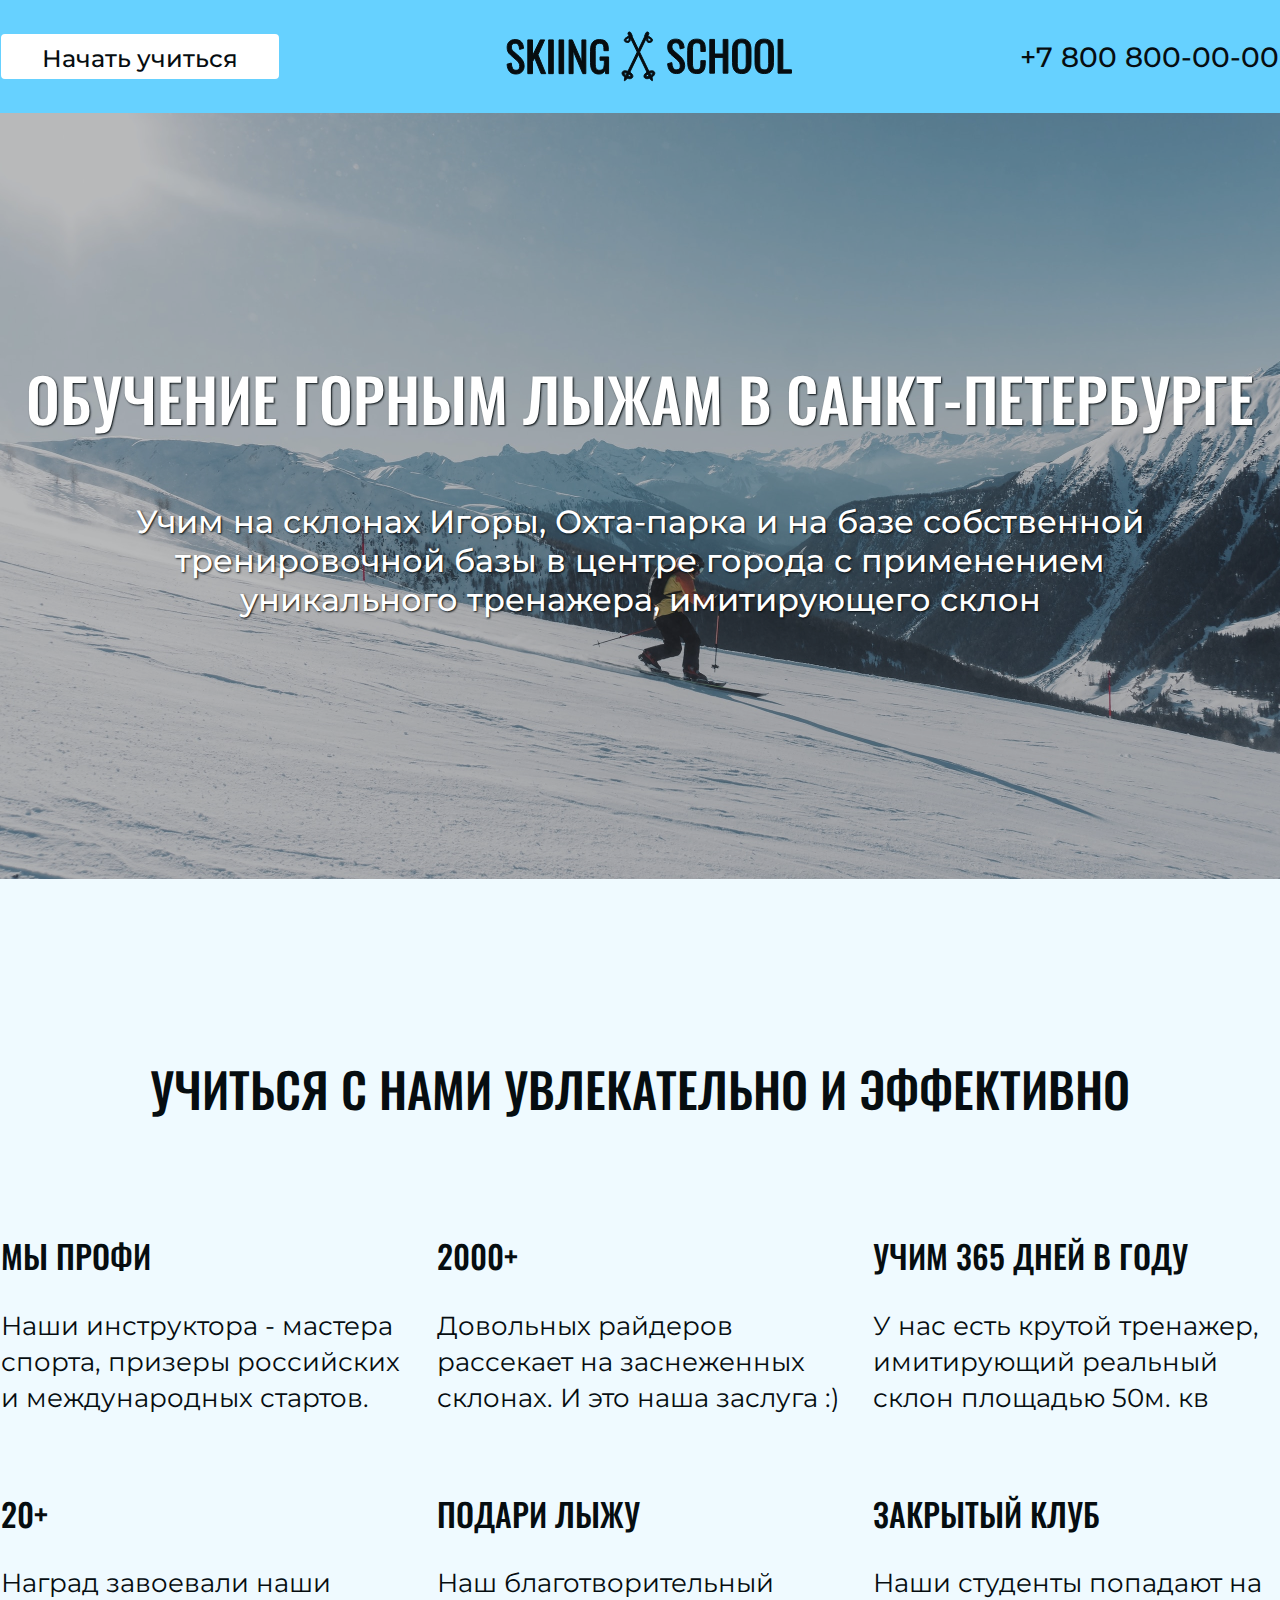
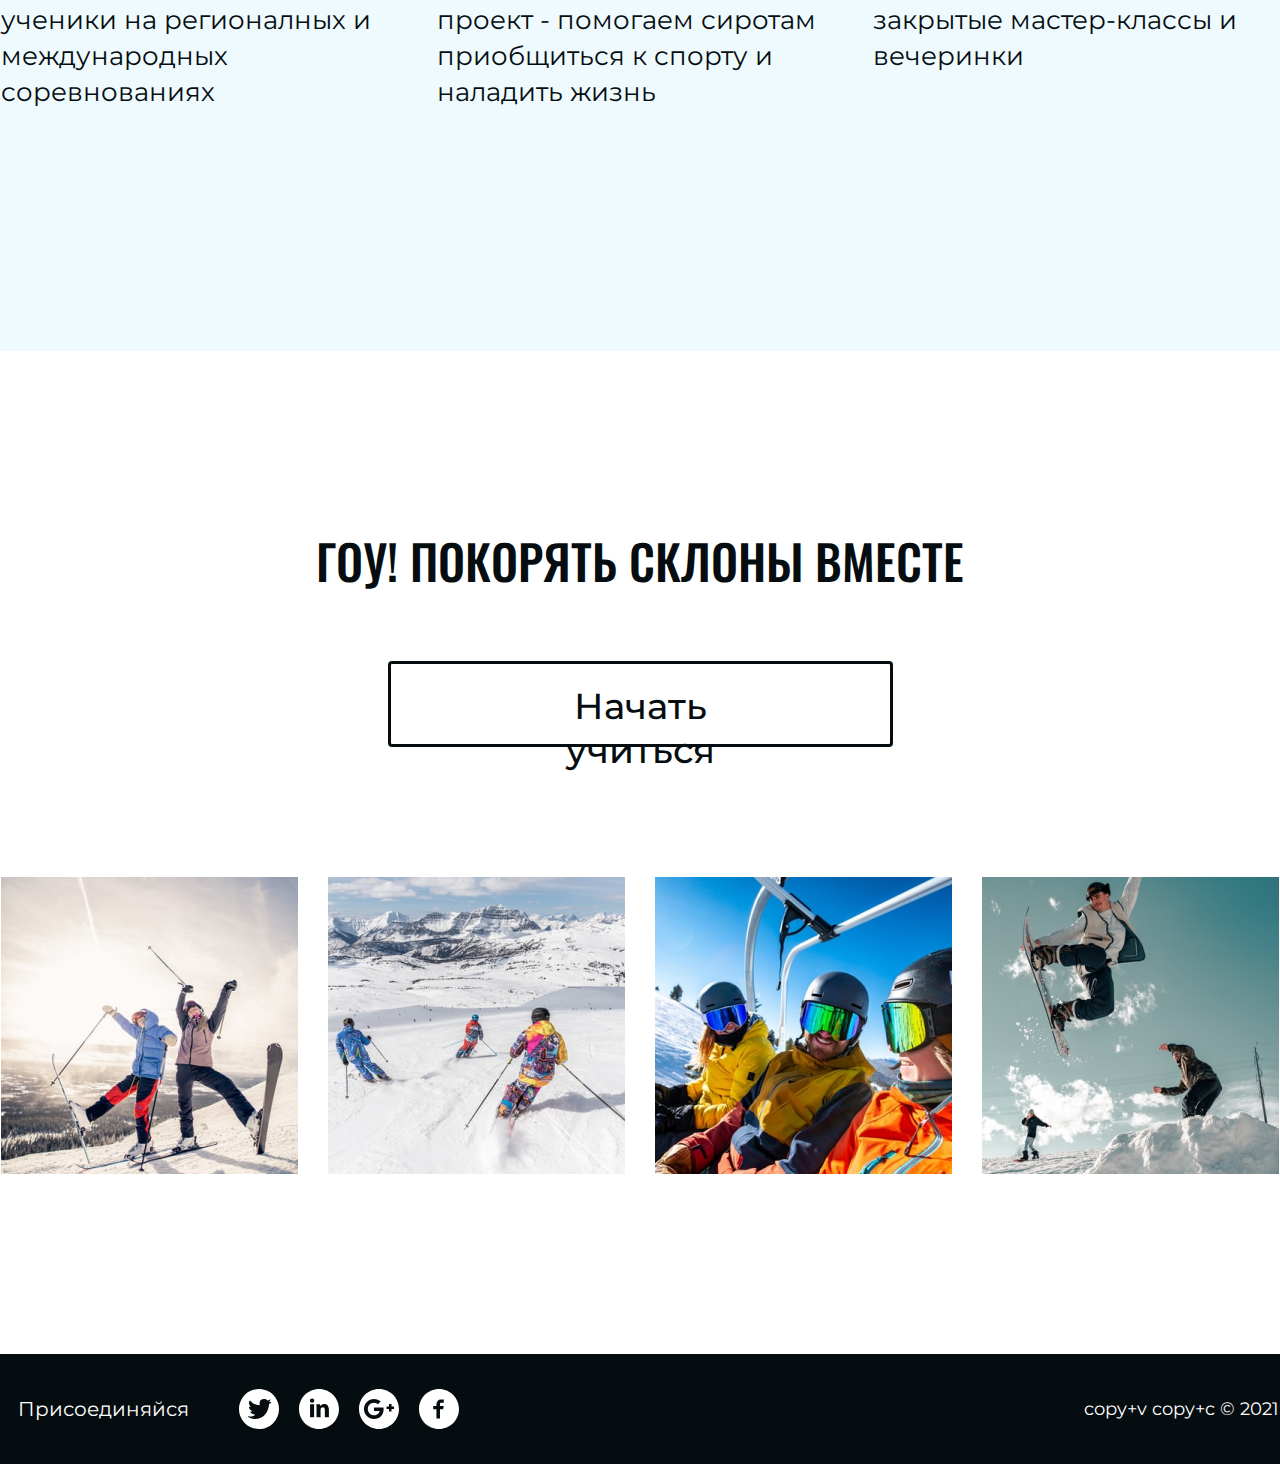
==== index.html @ 822c1a7a "Проработана секция Lead (спозиционированы элементы)" ====
<!DOCTYPE html>
<html lang="ru">
<head>
    <meta charset="UTF-8">
    <meta http-equiv="X-UA-Compatible" content="IE=edge">
    <meta name="viewport" content="width=device-width, initial-scale=1.0">
    <title>SKIING SCHOOL - Обучение горным лыжам в Санкт-Петербурге</title>
    <link rel="stylesheet" href="styles/style.css">
</head>

<body>
    <header class="header">
        <div class="container">
            <div class="header-wrapper">
                <a class="header-btn" href="#">Начать учиться</a>
                <p class="logo" style="background-image: url('images/logo.svg');"></p>
                <p class="phone">+7 800 800-00-00</p>
            </div>
        </div>
    </header>

    <main>
        <section class="promo"> <!-- Заменить promo + в CSS (режется Адблоком) -->
            <div class="promo-fade">
                <div class="container">
                    <h1>ОБУЧЕНИЕ ГОРНЫМ ЛЫЖАМ В САНКТ-ПЕТЕРБУРГЕ</h1>
                    <p>Учим на склонах Игоры, Охта-парка и на базе собственной
                        тренировочной базы в центре города с применением <br>уникального тренажера, имитирующего склон</p>
                </div>
            </div>
        </section>

        <section class="advantages">
            <div class="advantages-fade">
                <div class="container advantages-container">
                    <h2>Учиться с нами увлекательно и эффективно</h2>

                    <div class="advantages-wrapper">

                        <div class="advantages-item">
                            <strong class="advantages-title">МЫ ПРОФИ</strong>
                            <p class="advantages-text">Наши инструктора - мастера спорта, призеры российских и международных стартов.</p>
                        </div>

                        <div class="advantages-item">
                            <strong class="advantages-title">2000+</strong>
                            <p class="advantages-text">Довольных райдеров рассекает на заснеженных склонах. И это наша заслуга :)</p>
                        </div>

                        <div class="advantages-item">
                            <strong class="advantages-title">Учим 365 дней в году</strong>
                            <p class="advantages-text">У нас есть крутой тренажер, имитирующий реальный склон площадью 50м. кв</p>
                        </div>

                        <div class="advantages-item">
                            <strong class="advantages-title">20+</strong>
                            <p class="advantages-text">Наград завоевали наши ученики на регионалных и международных соревнованиях</p>
                        </div>

                        <div class="advantages-item">
                            <strong class="advantages-title">ПОДАРИ ЛЫЖУ</strong>
                            <p class="advantages-text">Наш благотворительный проект - помогаем сиротам приобщиться к спорту и наладить жизнь</p>
                        </div>

                        <div class="advantages-item">
                            <strong class="advantages-title">ЗАКРЫТЫЙ КЛУБ</strong>
                            <p class="advantages-text">Наши студенты попадают на закрытые мастер-классы и вечеринки</p>
                        </div>
                    </div>
                </div>
            </div>
        </section>

        <section class="lead">
            <div class="lead-fade">
                <div class="container">
                    <h2>ГОУ! ПОКОРЯТЬ СКЛОНЫ ВМЕСТЕ</h2>
                    <a class="lead-btn" href="#">Начать учиться</a>
                    <div class="photo-lead-wrapper">
                        <img class="photo-lead" src="images/photo-lead(1).png" alt="Два человека в горнолыжном снаряжении позируют на горнолыжной трассе">
                        <img class="photo-lead" src="images/photo-lead(2).png" alt="Три человека совершают спуск по горнолыжной трассе на фоне гор">
                        <img class="photo-lead" src="images/photo-lead(3).png" alt="Три человека в горнолыжных шлемах, очках и одежде совершают подъем в кресельном подъемнике">
                        <img class="photo-lead" src="images/photo-lead(4).png" alt="Человек в сноубордическом снаряжении совершает прыжок на трассе, на фоне двух других людей">
                    </div>
                </div>
            </div>
        </section>
    </main>

    <footer class="footer">
        <div class="container">
            <div class="footer-wrapper">
                <div class="footer-link-social">
                    <p class="footer-link">Присоединяйся</p> <!-- Наименование класса (btn?)-->
                    <ul class="social">
                        <li class="social-icon twit">
                            <a href="#" class="social-link" title="Мы в Twitter"
                            style="background-image: url('images/twitter-icon.svg');"></a>
                        </li>
                        <li class="social-icon">
                            <a href="#" class="social-link" title="Мы в LinkedIn"
                            style="background-image: url('images/linkedin-icon.svg');"></a>
                        </li>
                        <li class="social-icon">
                            <a href="#" class="social-link" title="Мы в Google"
                            style="background-image: url('images/google-icon.svg');"></a>
                        </li>
                        <li class="social-icon">
                            <a href="#" class="social-link" title="Мы в Facebook"
                            style="background-image: url('images/facebook-icon.svg');"></a>
                        </li>
                    </ul>
                </div>
                <p class="copyrights">copy+v copy+c © 2021</p>
            </div>
        </div>
    </footer>
</body>
</html>
---- styles/style.css ----
/* Fonts */

@font-face {
    font-family: 'Montserrat';
    font-style: normal;
    font-weight: 400;
    src: local(''),
         url('../fonts/montserrat-v24-latin_cyrillic-regular.woff2') format('woff2'), /* Chrome 26+, Opera 23+, Firefox 39+ */
         url('../fonts/montserrat-v24-latin_cyrillic-regular.woff') format('woff'); /* Chrome 6+, Firefox 3.6+, IE 9+, Safari 5.1+ */
}

@font-face {
    font-family: 'Montserrat';
    font-style: normal;
    font-weight: 500;
    src: local(''),
         url('../fonts/montserrat-v24-latin_cyrillic-500.woff2') format('woff2'), /* Chrome 26+, Opera 23+, Firefox 39+ */
         url('../fonts/montserrat-v24-latin_cyrillic-500.woff') format('woff'); /* Chrome 6+, Firefox 3.6+, IE 9+, Safari 5.1+ */
}

@font-face {
    font-family: 'Oswald';
    font-style: normal;
    font-weight: 500;
    src: local(''),
         url('../fonts/oswald-v48-latin_cyrillic-500.woff2') format('woff2'), /* Chrome 26+, Opera 23+, Firefox 39+ */
         url('../fonts/oswald-v48-latin_cyrillic-500.woff') format('woff'); /* Chrome 6+, Firefox 3.6+, IE 9+, Safari 5.1+ */
}

/* Common */
* {
    box-sizing: border-box;
}

body {
    margin: 0; /*Удалены внешние отступы от всего документа */
    font-family: 'Montserrat', sans-serif;
    font-style: normal;
    color: #060D10;
}

.container {
    width: 1278px;
    margin: 0 auto;
}
/* Header */
.header {
    padding: 31px 0;
    background-color: #66D1FF;
}

.header-wrapper {
    display: flex;
    align-items: center;
    justify-content: space-between;
  }

.header-btn {
    display: inline-block;
    min-width: 276px;
    height: 45px;
    margin: 0;
    padding: 8px 39px; /* значения 8 и 41 из макета не центрируют текст */
    color: #060D10;
    font-weight: 500;
    font-size: 24px;
    line-height: 29px;
    text-decoration: none;
    text-align: center;
    background-color: #FFFFFF;
    border: 2px solid #FFFFFF;
    border-radius: 4px;
}

.logo {
    width: 296px;
    height: 51px;
    margin: 0;
    background-size: contain;
    background-repeat: no-repeat;
    background-position: center;
}
.phone {
    margin: 0;
    font-weight: 500;
    font-size: 28px;
    line-height: 34px;
}

/* Promo */
.promo {
    color: #FFFFFF;
    text-shadow: 1px 1px 2px #060D10;
    background-color: rgba(6, 13, 16, 0.25);
    background-image: url('../images/promo.png');
    background-repeat: no-repeat;
    background-position: center;

}

.promo-fade {
    padding: 240px 0 260px 0;
    background-color: rgba(6, 13, 16, 0.25);
}

.promo h1 {
    margin: 0 0 60px 0;
    font-family: 'Oswald', sans-serif;
    font-weight: 500;
    font-size: 60px;
    line-height: 89px;
    text-transform: uppercase;
    text-align: center;
}

.promo p {
    margin: 0;
    font-weight: 500;
    font-size: 32px;
    line-height: 39px;
    text-align: center;
}

/* Advantages */
.advantages {
    margin: 0;
    font-family: 'Oswald', sans-serif;
    background-color: rgb(102, 209, 255, .1);

}.advantages-fade {
    padding: 170px 0 170px 0;
}
.advantages-container {
    /* border-bottom: 1px solid #000; */
}

.advantages h2 {
    margin: 0 0 100px 0;
    font-size: 48px;
    line-height: 167%;
    font-weight: 500;
    text-align: center;
    text-transform: uppercase;
}

.advantages-wrapper {
    display: flex;
    justify-content: space-between;
    flex-wrap: wrap;
    margin-left: -30px;
    }

.advantages-item {
    margin-left: 30px;
    flex-basis: 33%;
    max-width: 406px;


}

.advantages-title {
    font-size: 32px;
    line-height: 167%;
    font-weight: 500;
    text-transform: uppercase;
}

.advantages-text {
    margin-top: 25px;
    margin-bottom: 70px;
    /* margin-left: 30px; */
    font-family: 'Montserrat', sans-serif;
    font-weight: 400;
    font-size: 26px;
    line-height: 140%;
}
/* Lead */
.lead-fade {
    margin: 170px 0 180px 0;

}

.lead h2 {
    margin-bottom: 60px;
    font-family: 'Oswald', sans-serif;
    font-weight: 500;
    font-size: 48px;
    line-height: 167%;
    text-align: center;
    text-transform: uppercase;
}

.lead-btn {

    display: block;
    width: 505px;
    height: 86px;
    margin: auto;
    padding: 20px 104px 20px 104px;
    /* В макете 20 107 22 108 */
    font-weight: 500;
    font-size: 36px;
    line-height: 44px;
    text-align: center;
    text-decoration: none;
    color: #060D10;
    border: 3px solid #060D10;
    border-radius: 4px;
    background-color: #FFFFFF;
}

.photo-lead-wrapper {
    display: flex;
    justify-content: space-between;
    margin: 130px 0 180px 0;
}
.photo-lead {
    width: 297px;
    height: 297px;
    /* background-color: #C4C4C4; */
    /* box-shadow: 0px 4px 4px rgba(0, 0, 0, 0.25); */
}

/* Footer */
.footer {
    padding: 35px 0;
    background: #060D10;
    color: #FFFFFF;
}

.footer-wrapper {
    display: flex;
    align-items: center;
    justify-content: space-between;
}

.footer-link-social {
    display: flex;
    align-items: center;
}

.footer-link {
    width: 171px;
    height: 33px;
    margin: 0 0 0 17px;
    font-size: 20px;
    line-height: 167%;
    text-align: center;
}

.copyrights {
    margin: 0;
    font-size: 18px;
    line-height: 22px;
    text-align: right;
    mix-blend-mode: normal;

}

.social {
    display: flex;
    margin: 0;
    padding: 0;
    list-style: none;
}

.social-icon {
    margin-left: 20px;
}

.twit {
    margin-left: 50px;
}

.social-link {
    display: block;
    width: 40px;
    height: 40px;
    background-size: contain;
    background-repeat: no-repeat;
    background-position: center;
}
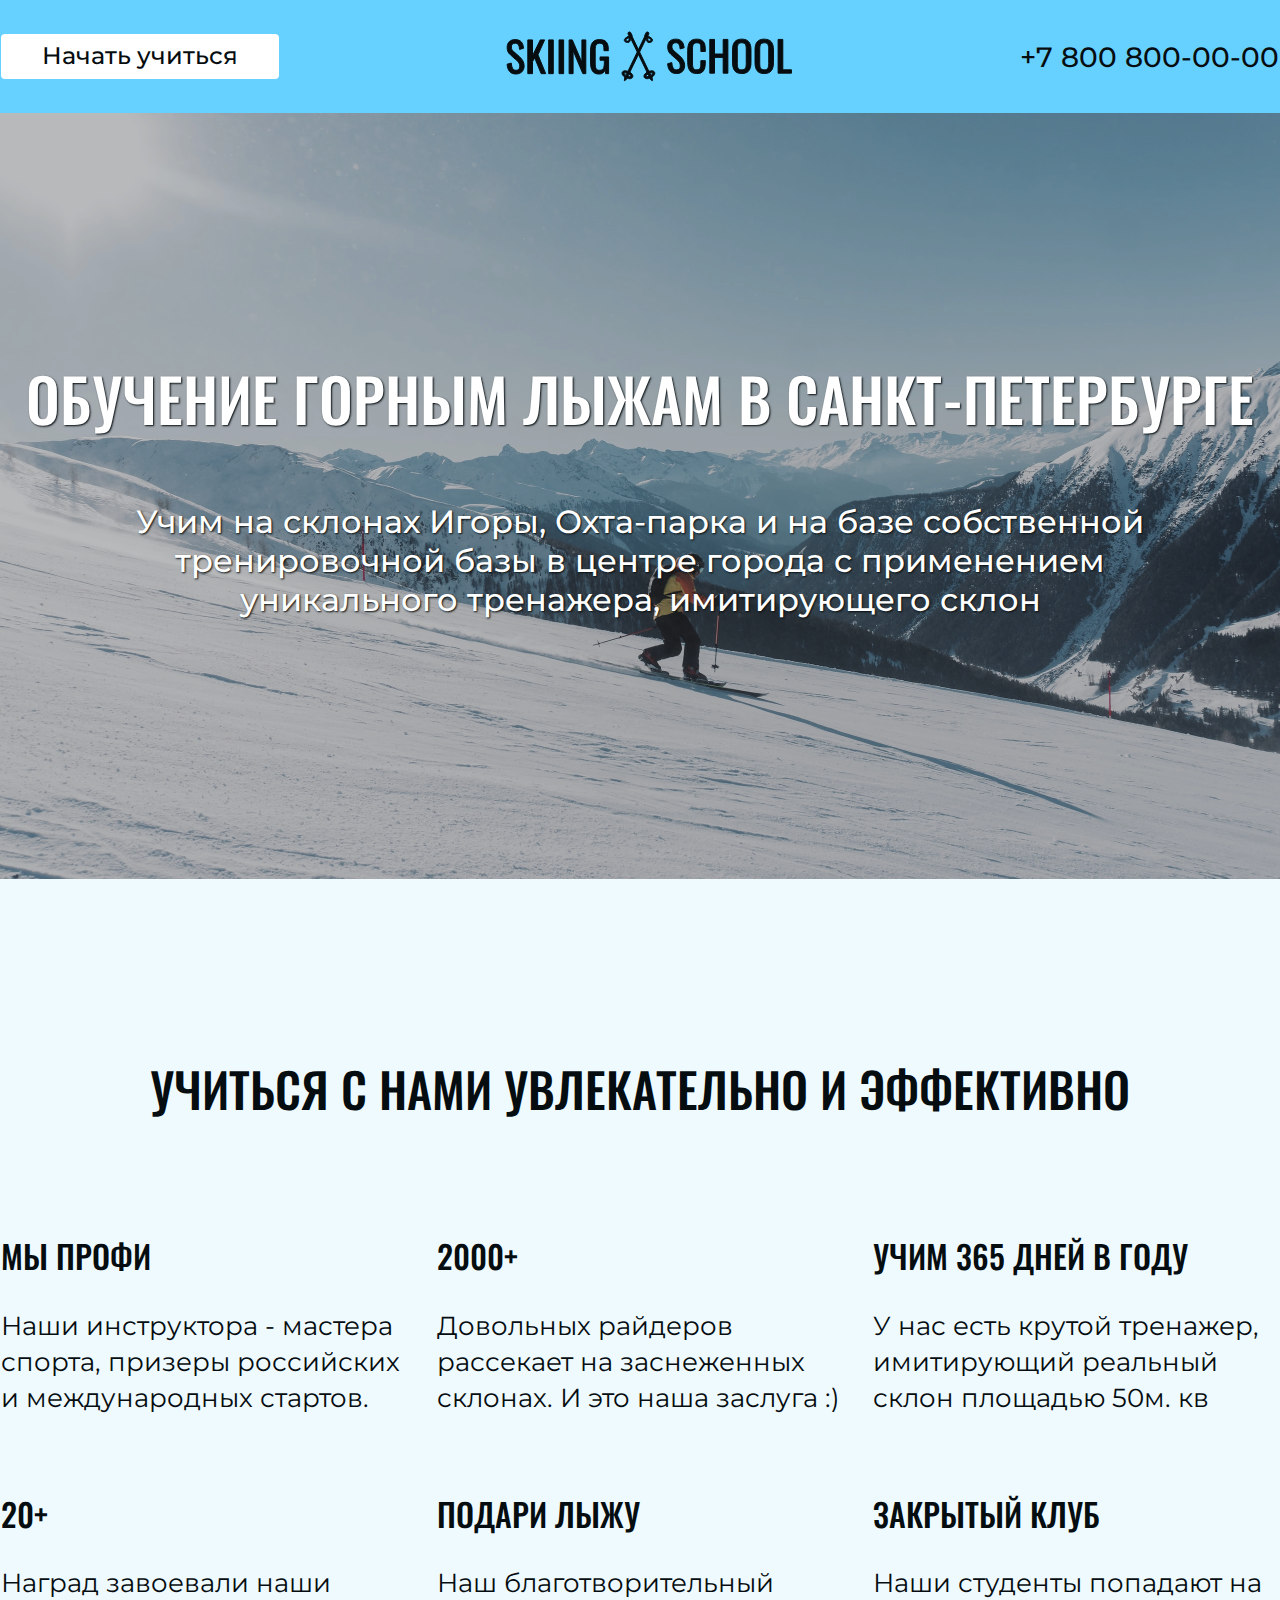
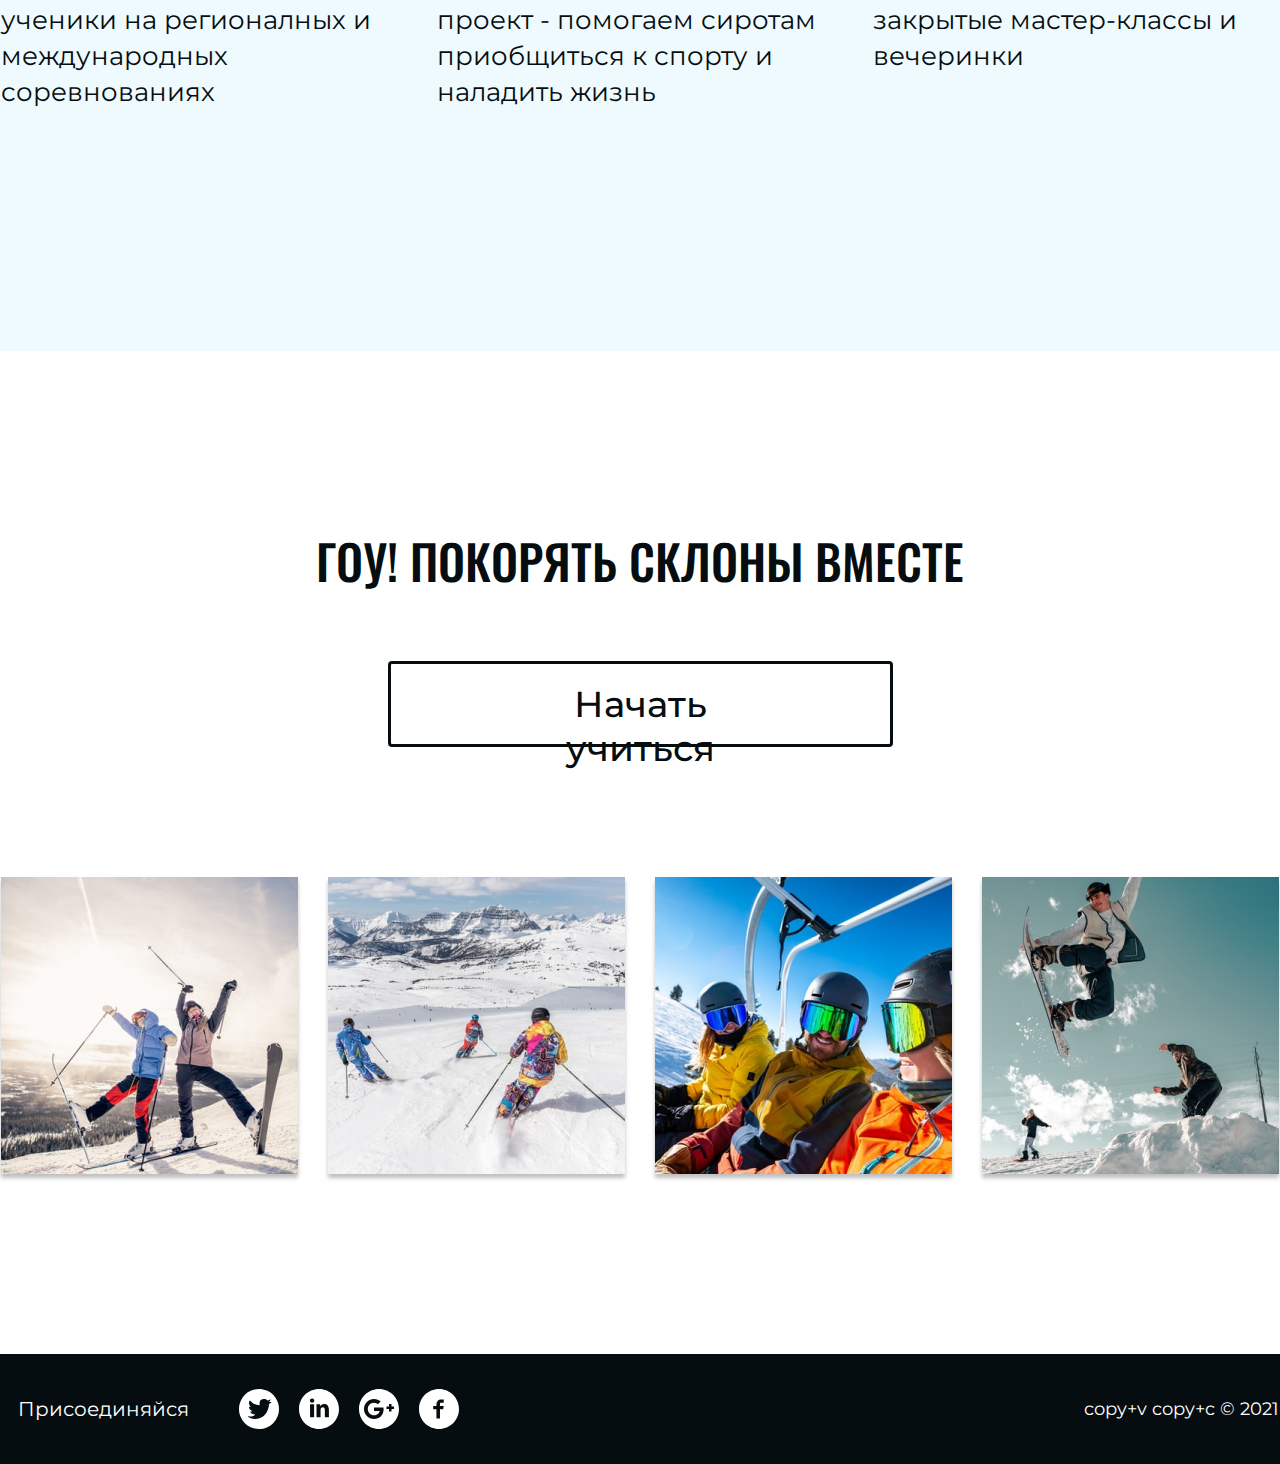
==== commit 43f43f67: "Обработаны изображения секции Promo (создана подложка и отступы)" ====
--- a/index.html
+++ b/index.html
@@ -25,7 +25,7 @@
                 <div class="container">
                     <h1>ОБУЧЕНИЕ ГОРНЫМ ЛЫЖАМ В САНКТ-ПЕТЕРБУРГЕ</h1>
                     <p>Учим на склонах Игоры, Охта-парка и на базе собственной
-                        тренировочной базы в центре города с применением <br>уникального тренажера, имитирующего склон</p>
+                    тренировочной базы в центре города с применением <br>уникального тренажера, имитирующего склон</p>
                 </div>
             </div>
         </section>
@@ -34,34 +34,27 @@
             <div class="advantages-fade">
                 <div class="container advantages-container">
                     <h2>Учиться с нами увлекательно и эффективно</h2>
-
                     <div class="advantages-wrapper">
-
                         <div class="advantages-item">
                             <strong class="advantages-title">МЫ ПРОФИ</strong>
                             <p class="advantages-text">Наши инструктора - мастера спорта, призеры российских и международных стартов.</p>
                         </div>
-
                         <div class="advantages-item">
                             <strong class="advantages-title">2000+</strong>
                             <p class="advantages-text">Довольных райдеров рассекает на заснеженных склонах. И это наша заслуга :)</p>
                         </div>
-
                         <div class="advantages-item">
                             <strong class="advantages-title">Учим 365 дней в году</strong>
                             <p class="advantages-text">У нас есть крутой тренажер, имитирующий реальный склон площадью 50м. кв</p>
                         </div>
-
                         <div class="advantages-item">
                             <strong class="advantages-title">20+</strong>
                             <p class="advantages-text">Наград завоевали наши ученики на регионалных и международных соревнованиях</p>
                         </div>
-
                         <div class="advantages-item">
                             <strong class="advantages-title">ПОДАРИ ЛЫЖУ</strong>
                             <p class="advantages-text">Наш благотворительный проект - помогаем сиротам приобщиться к спорту и наладить жизнь</p>
                         </div>
-
                         <div class="advantages-item">
                             <strong class="advantages-title">ЗАКРЫТЫЙ КЛУБ</strong>
                             <p class="advantages-text">Наши студенты попадают на закрытые мастер-классы и вечеринки</p>
--- a/styles/style.css
+++ b/styles/style.css
@@ -60,7 +60,7 @@
     min-width: 276px;
     height: 45px;
     margin: 0;
-    padding: 8px 39px; /* значения 8 и 41 из макета не центрируют текст */
+    padding: 5px 39px; /* значения 8 и 41 из макета не центрируют текст */
     color: #060D10;
     font-weight: 500;
     font-size: 24px;
@@ -80,6 +80,7 @@
     background-repeat: no-repeat;
     background-position: center;
 }
+
 .phone {
     margin: 0;
     font-weight: 500;
@@ -95,7 +96,6 @@
     background-image: url('../images/promo.png');
     background-repeat: no-repeat;
     background-position: center;
-
 }
 
 .promo-fade {
@@ -126,10 +126,12 @@
     margin: 0;
     font-family: 'Oswald', sans-serif;
     background-color: rgb(102, 209, 255, .1);
-
-}.advantages-fade {
+}
+
+.advantages-fade {
     padding: 170px 0 170px 0;
 }
+
 .advantages-container {
     /* border-bottom: 1px solid #000; */
 }
@@ -154,8 +156,6 @@
     margin-left: 30px;
     flex-basis: 33%;
     max-width: 406px;
-
-
 }
 
 .advantages-title {
@@ -175,9 +175,19 @@
     line-height: 140%;
 }
 /* Lead */
+
+/* .lead {
+    background: linear-gradient(208.35deg, #66D1FF 43.85%, rgba(196, 196, 196, 0) 43.86%);
+    mix-blend-mode: normal;
+    opacity: .1;
+}*/
+
+
 .lead-fade {
     margin: 170px 0 180px 0;
-
+    /* background: linear-gradient(208.35deg, #66D1FF 43.85%, rgba(196, 196, 196, 0) 43.86%); */
+    /* mix-blend-mode: normal; */
+    /* opacity: .1; */
 }
 
 .lead h2 {
@@ -191,12 +201,11 @@
 }
 
 .lead-btn {
-
     display: block;
     width: 505px;
     height: 86px;
     margin: auto;
-    padding: 20px 104px 20px 104px;
+    padding: 18px 104px 18px 104px;
     /* В макете 20 107 22 108 */
     font-weight: 500;
     font-size: 36px;
@@ -212,13 +221,15 @@
 .photo-lead-wrapper {
     display: flex;
     justify-content: space-between;
-    margin: 130px 0 180px 0;
-}
+    margin: 130px 0 180px -30px;
+}
+
 .photo-lead {
     width: 297px;
     height: 297px;
-    /* background-color: #C4C4C4; */
-    /* box-shadow: 0px 4px 4px rgba(0, 0, 0, 0.25); */
+    margin-left: 30px;
+    background-color: #C4C4C4;
+    box-shadow: 0px 4px 4px rgba(0, 0, 0, 0.25);
 }
 
 /* Footer */
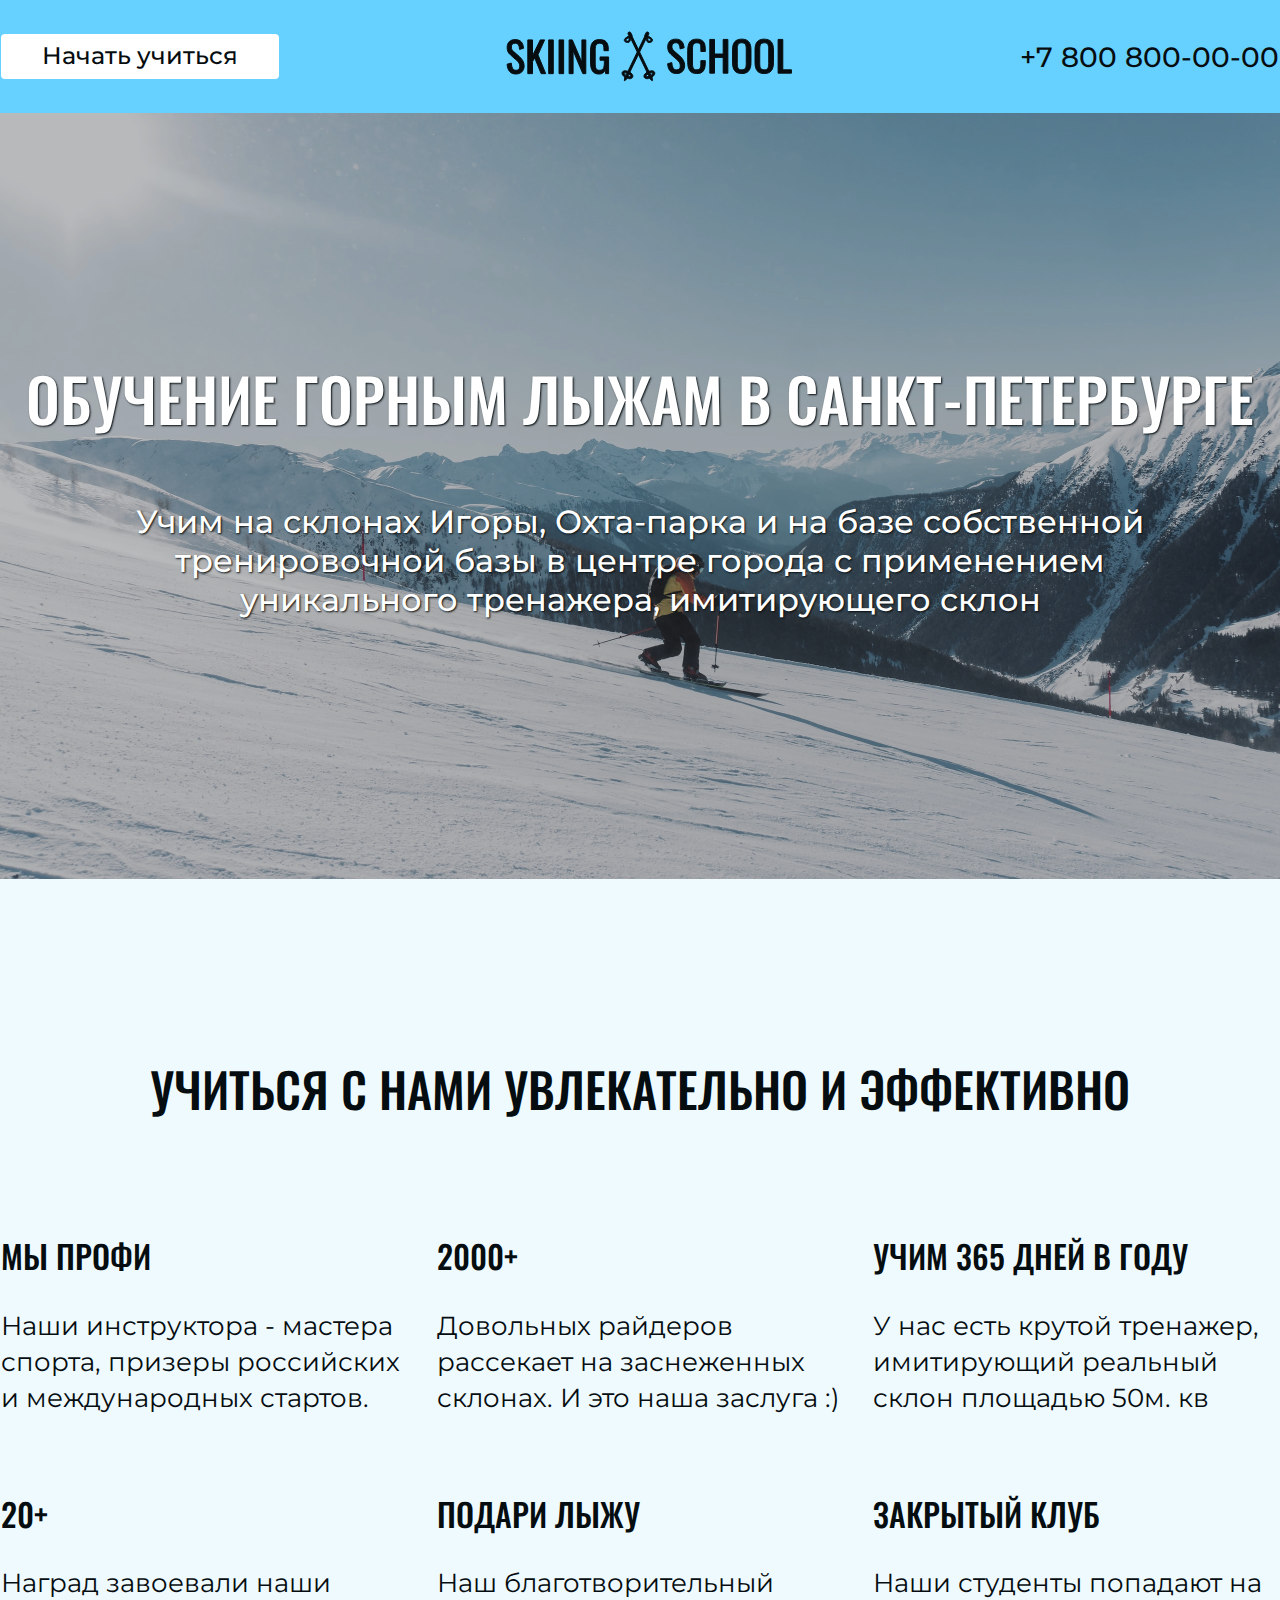
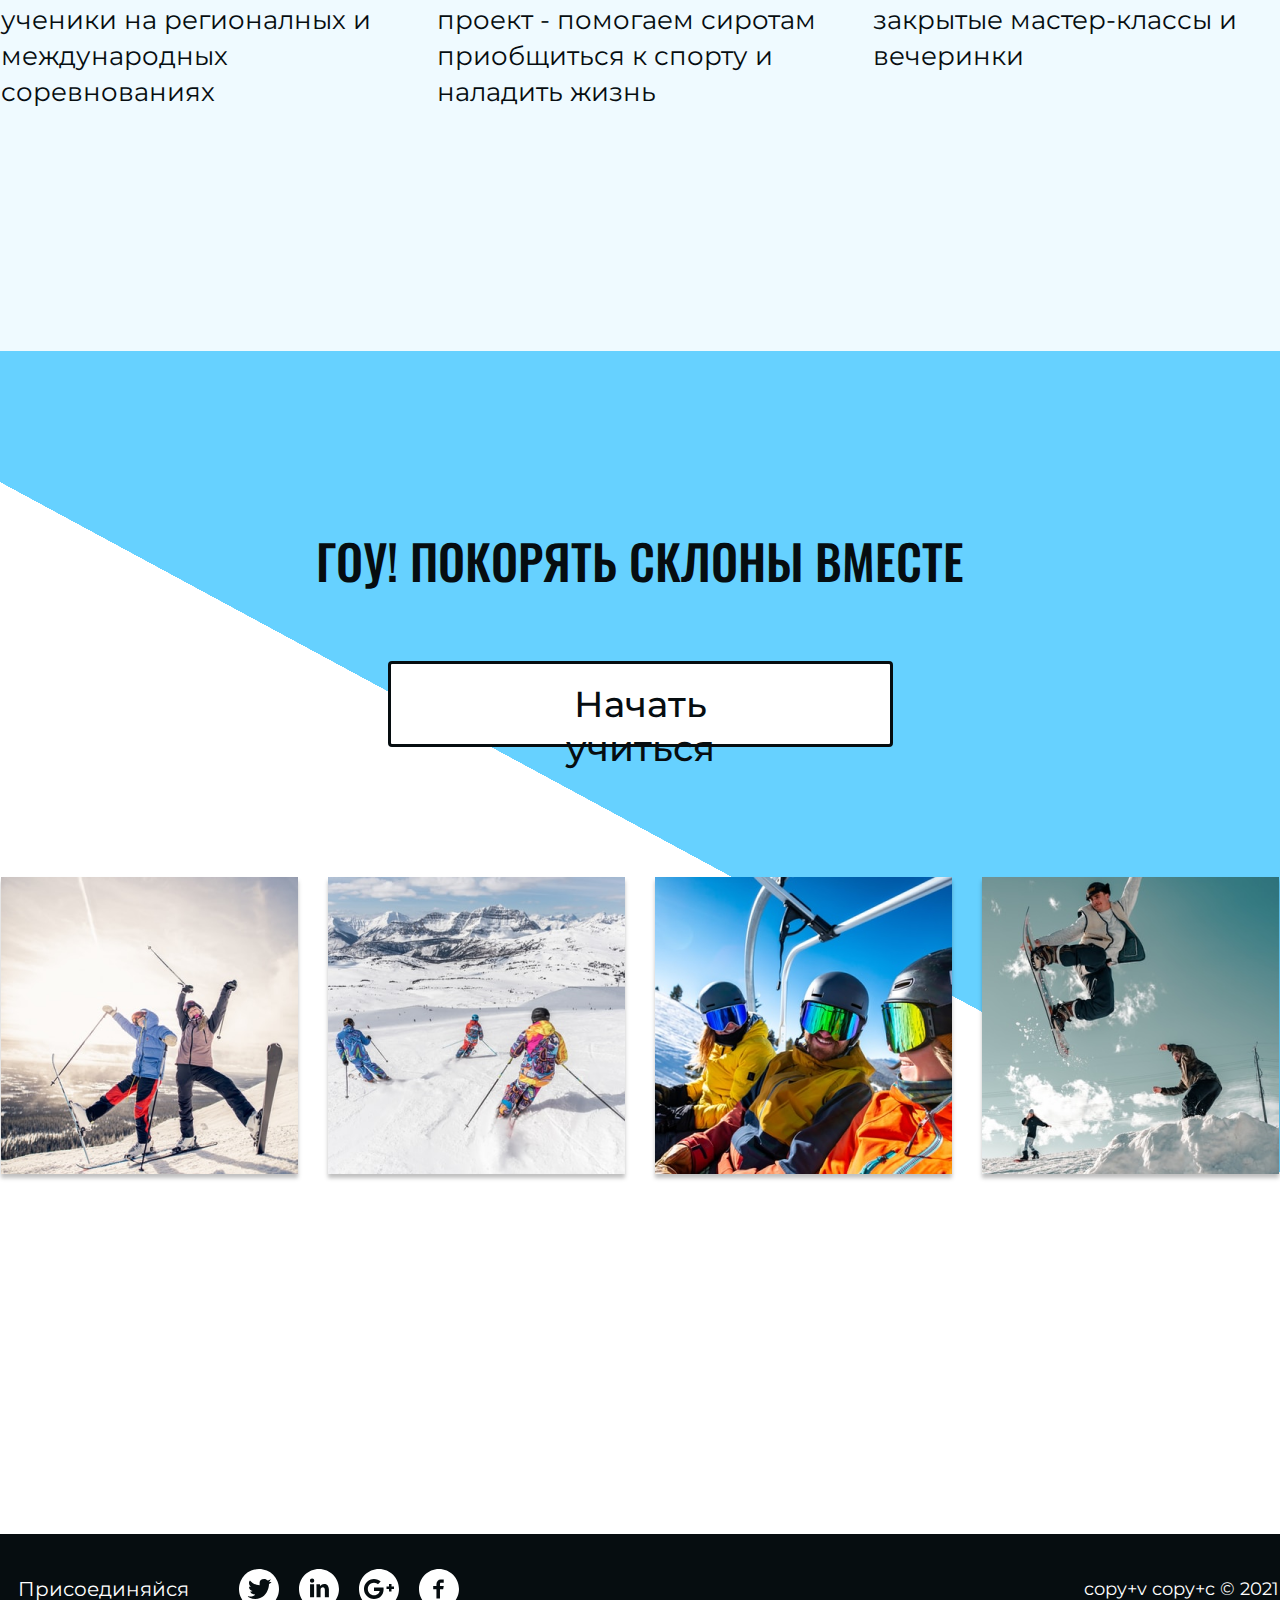
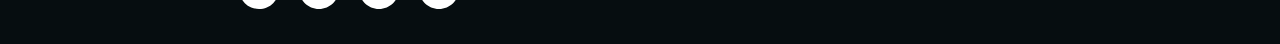
==== commit d5315527: "Отредактированы отступы согласно Code Quide (2 пробела = 1 отступ" ====
--- a/index.html
+++ b/index.html
@@ -1,7 +1,7 @@
 <!DOCTYPE html>
 <html lang="ru">
 <head>
-    <meta charset="UTF-8">
+  <meta charset="UTF-8">
     <meta http-equiv="X-UA-Compatible" content="IE=edge">
     <meta name="viewport" content="width=device-width, initial-scale=1.0">
     <title>SKIING SCHOOL - Обучение горным лыжам в Санкт-Петербурге</title>
@@ -9,104 +9,104 @@
 </head>
 
 <body>
-    <header class="header">
+  <header class="header">
+    <div class="container">
+      <div class="header-wrapper">
+        <a class="header-btn" href="#">Начать учиться</a>
+        <p class="logo" style="background-image: url('images/logo.svg');"></p>
+        <p class="phone">+7 800 800-00-00</p>
+      </div>
+    </div>
+  </header>
+
+  <main>
+    <section class="promo"> <!-- Заменить promo + в CSS (режется Адблоком) -->
+      <div class="promo-fade">
         <div class="container">
-            <div class="header-wrapper">
-                <a class="header-btn" href="#">Начать учиться</a>
-                <p class="logo" style="background-image: url('images/logo.svg');"></p>
-                <p class="phone">+7 800 800-00-00</p>
+          <h1>ОБУЧЕНИЕ ГОРНЫМ ЛЫЖАМ В САНКТ-ПЕТЕРБУРГЕ</h1>
+          <p>Учим на склонах Игоры, Охта-парка и на базе собственной
+            тренировочной базы в центре города с применением <br>уникального тренажера, имитирующего склон</p>
+        </div>
+      </div>
+    </section>
+
+    <section class="advantages">
+      <div class="advantages-fade">
+        <div class="container advantages-container">
+          <h2>Учиться с нами увлекательно и эффективно</h2>
+          <div class="advantages-wrapper">
+            <div class="advantages-item">
+              <strong class="advantages-title">МЫ ПРОФИ</strong>
+              <p class="advantages-text">Наши инструктора - мастера спорта, призеры российских и международных стартов.</p>
             </div>
+            <div class="advantages-item">
+              <strong class="advantages-title">2000+</strong>
+              <p class="advantages-text">Довольных райдеров рассекает на заснеженных склонах. И это наша заслуга :)</p>
+            </div>
+            <div class="advantages-item">
+              <strong class="advantages-title">Учим 365 дней в году</strong>
+                <p class="advantages-text">У нас есть крутой тренажер, имитирующий реальный склон площадью 50м. кв</p>
+            </div>
+            <div class="advantages-item">
+              <strong class="advantages-title">20+</strong>
+              <p class="advantages-text">Наград завоевали наши ученики на регионалных и международных соревнованиях</p>
+            </div>
+            <div class="advantages-item">
+              <strong class="advantages-title">ПОДАРИ ЛЫЖУ</strong>
+              <p class="advantages-text">Наш благотворительный проект - помогаем сиротам приобщиться к спорту и наладить жизнь</p>
+            </div>
+            <div class="advantages-item">
+              <strong class="advantages-title">ЗАКРЫТЫЙ КЛУБ</strong>
+              <p class="advantages-text">Наши студенты попадают на закрытые мастер-классы и вечеринки</p>
+            </div>
+          </div>
         </div>
-    </header>
+      </div>
+    </section>
 
-    <main>
-        <section class="promo"> <!-- Заменить promo + в CSS (режется Адблоком) -->
-            <div class="promo-fade">
-                <div class="container">
-                    <h1>ОБУЧЕНИЕ ГОРНЫМ ЛЫЖАМ В САНКТ-ПЕТЕРБУРГЕ</h1>
-                    <p>Учим на склонах Игоры, Охта-парка и на базе собственной
-                    тренировочной базы в центре города с применением <br>уникального тренажера, имитирующего склон</p>
-                </div>
-            </div>
-        </section>
+    <section class="lead">
+      <div class="lead-fade">
+        <div class="container">
+          <h2>ГОУ! ПОКОРЯТЬ СКЛОНЫ ВМЕСТЕ</h2>
+          <a class="lead-btn" href="#">Начать учиться</a>
+          <div class="photo-lead-wrapper">
+            <img class="photo-lead" src="images/photo-lead(1).png" alt="Два человека в горнолыжном снаряжении позируют на горнолыжной трассе">
+            <img class="photo-lead" src="images/photo-lead(2).png" alt="Три человека совершают спуск по горнолыжной трассе на фоне гор">
+            <img class="photo-lead" src="images/photo-lead(3).png" alt="Три человека в горнолыжных шлемах, очках и одежде совершают подъем в кресельном подъемнике">
+            <img class="photo-lead" src="images/photo-lead(4).png" alt="Человек в сноубордическом снаряжении совершает прыжок на трассе, на фоне двух других людей">
+          </div>
+        </div>
+      </div>
+    </section>
+  </main>
 
-        <section class="advantages">
-            <div class="advantages-fade">
-                <div class="container advantages-container">
-                    <h2>Учиться с нами увлекательно и эффективно</h2>
-                    <div class="advantages-wrapper">
-                        <div class="advantages-item">
-                            <strong class="advantages-title">МЫ ПРОФИ</strong>
-                            <p class="advantages-text">Наши инструктора - мастера спорта, призеры российских и международных стартов.</p>
-                        </div>
-                        <div class="advantages-item">
-                            <strong class="advantages-title">2000+</strong>
-                            <p class="advantages-text">Довольных райдеров рассекает на заснеженных склонах. И это наша заслуга :)</p>
-                        </div>
-                        <div class="advantages-item">
-                            <strong class="advantages-title">Учим 365 дней в году</strong>
-                            <p class="advantages-text">У нас есть крутой тренажер, имитирующий реальный склон площадью 50м. кв</p>
-                        </div>
-                        <div class="advantages-item">
-                            <strong class="advantages-title">20+</strong>
-                            <p class="advantages-text">Наград завоевали наши ученики на регионалных и международных соревнованиях</p>
-                        </div>
-                        <div class="advantages-item">
-                            <strong class="advantages-title">ПОДАРИ ЛЫЖУ</strong>
-                            <p class="advantages-text">Наш благотворительный проект - помогаем сиротам приобщиться к спорту и наладить жизнь</p>
-                        </div>
-                        <div class="advantages-item">
-                            <strong class="advantages-title">ЗАКРЫТЫЙ КЛУБ</strong>
-                            <p class="advantages-text">Наши студенты попадают на закрытые мастер-классы и вечеринки</p>
-                        </div>
-                    </div>
-                </div>
-            </div>
-        </section>
-
-        <section class="lead">
-            <div class="lead-fade">
-                <div class="container">
-                    <h2>ГОУ! ПОКОРЯТЬ СКЛОНЫ ВМЕСТЕ</h2>
-                    <a class="lead-btn" href="#">Начать учиться</a>
-                    <div class="photo-lead-wrapper">
-                        <img class="photo-lead" src="images/photo-lead(1).png" alt="Два человека в горнолыжном снаряжении позируют на горнолыжной трассе">
-                        <img class="photo-lead" src="images/photo-lead(2).png" alt="Три человека совершают спуск по горнолыжной трассе на фоне гор">
-                        <img class="photo-lead" src="images/photo-lead(3).png" alt="Три человека в горнолыжных шлемах, очках и одежде совершают подъем в кресельном подъемнике">
-                        <img class="photo-lead" src="images/photo-lead(4).png" alt="Человек в сноубордическом снаряжении совершает прыжок на трассе, на фоне двух других людей">
-                    </div>
-                </div>
-            </div>
-        </section>
-    </main>
-
-    <footer class="footer">
-        <div class="container">
-            <div class="footer-wrapper">
-                <div class="footer-link-social">
-                    <p class="footer-link">Присоединяйся</p> <!-- Наименование класса (btn?)-->
-                    <ul class="social">
-                        <li class="social-icon twit">
-                            <a href="#" class="social-link" title="Мы в Twitter"
-                            style="background-image: url('images/twitter-icon.svg');"></a>
-                        </li>
-                        <li class="social-icon">
-                            <a href="#" class="social-link" title="Мы в LinkedIn"
-                            style="background-image: url('images/linkedin-icon.svg');"></a>
-                        </li>
-                        <li class="social-icon">
-                            <a href="#" class="social-link" title="Мы в Google"
-                            style="background-image: url('images/google-icon.svg');"></a>
-                        </li>
-                        <li class="social-icon">
-                            <a href="#" class="social-link" title="Мы в Facebook"
-                            style="background-image: url('images/facebook-icon.svg');"></a>
-                        </li>
-                    </ul>
-                </div>
-                <p class="copyrights">copy+v copy+c © 2021</p>
-            </div>
+  <footer class="footer">
+    <div class="container">
+      <div class="footer-wrapper">
+        <div class="footer-link-social">
+          <p class="footer-link">Присоединяйся</p> <!-- Наименование класса (btn?)-->
+          <ul class="social">
+            <li class="social-icon twit">
+              <a href="#" class="social-link" title="Мы в Twitter"
+              style="background-image: url('images/twitter-icon.svg');"></a>
+            </li>
+            <li class="social-icon">
+              <a href="#" class="social-link" title="Мы в LinkedIn"
+              style="background-image: url('images/linkedin-icon.svg');"></a>
+            </li>
+            <li class="social-icon">
+              <a href="#" class="social-link" title="Мы в Google"
+              style="background-image: url('images/google-icon.svg');"></a>
+            </li>
+            <li class="social-icon">
+              <a href="#" class="social-link" title="Мы в Facebook"
+              style="background-image: url('images/facebook-icon.svg');"></a>
+            </li>
+          </ul>
         </div>
-    </footer>
+        <p class="copyrights">copy+v copy+c © 2021</p>
+      </div>
+    </div>
+  </footer>
 </body>
 </html>
--- a/styles/style.css
+++ b/styles/style.css
@@ -1,293 +1,297 @@
 /* Fonts */
 
 @font-face {
-    font-family: 'Montserrat';
-    font-style: normal;
-    font-weight: 400;
-    src: local(''),
-         url('../fonts/montserrat-v24-latin_cyrillic-regular.woff2') format('woff2'), /* Chrome 26+, Opera 23+, Firefox 39+ */
-         url('../fonts/montserrat-v24-latin_cyrillic-regular.woff') format('woff'); /* Chrome 6+, Firefox 3.6+, IE 9+, Safari 5.1+ */
+  font-family: 'Montserrat';
+  font-style: normal;
+  font-weight: 400;
+  src: local(''),
+    url('../fonts/montserrat-v24-latin_cyrillic-regular.woff2') format('woff2'), /* Chrome 26+, Opera 23+, Firefox 39+ */
+    url('../fonts/montserrat-v24-latin_cyrillic-regular.woff') format('woff'); /* Chrome 6+, Firefox 3.6+, IE 9+, Safari 5.1+ */
 }
 
 @font-face {
-    font-family: 'Montserrat';
-    font-style: normal;
-    font-weight: 500;
-    src: local(''),
-         url('../fonts/montserrat-v24-latin_cyrillic-500.woff2') format('woff2'), /* Chrome 26+, Opera 23+, Firefox 39+ */
-         url('../fonts/montserrat-v24-latin_cyrillic-500.woff') format('woff'); /* Chrome 6+, Firefox 3.6+, IE 9+, Safari 5.1+ */
+  font-family: 'Montserrat';
+  font-style: normal;
+  font-weight: 500;
+  src: local(''),
+    url('../fonts/montserrat-v24-latin_cyrillic-500.woff2') format('woff2'), /* Chrome 26+, Opera 23+, Firefox 39+ */
+    url('../fonts/montserrat-v24-latin_cyrillic-500.woff') format('woff'); /* Chrome 6+, Firefox 3.6+, IE 9+, Safari 5.1+ */
 }
 
 @font-face {
-    font-family: 'Oswald';
-    font-style: normal;
-    font-weight: 500;
-    src: local(''),
-         url('../fonts/oswald-v48-latin_cyrillic-500.woff2') format('woff2'), /* Chrome 26+, Opera 23+, Firefox 39+ */
-         url('../fonts/oswald-v48-latin_cyrillic-500.woff') format('woff'); /* Chrome 6+, Firefox 3.6+, IE 9+, Safari 5.1+ */
+  font-family: 'Oswald';
+  font-style: normal;
+  font-weight: 500;
+  src: local(''),
+    url('../fonts/oswald-v48-latin_cyrillic-500.woff2') format('woff2'), /* Chrome 26+, Opera 23+, Firefox 39+ */
+    url('../fonts/oswald-v48-latin_cyrillic-500.woff') format('woff'); /* Chrome 6+, Firefox 3.6+, IE 9+, Safari 5.1+ */
 }
 
 /* Common */
 * {
-    box-sizing: border-box;
+  box-sizing: border-box;
 }
 
 body {
-    margin: 0; /*Удалены внешние отступы от всего документа */
-    font-family: 'Montserrat', sans-serif;
-    font-style: normal;
-    color: #060D10;
+  margin: 0; /*Удалены внешние отступы от всего документа */
+  font-family: 'Montserrat', sans-serif;
+  font-style: normal;
+  color: #060D10;
 }
 
 .container {
-    width: 1278px;
-    margin: 0 auto;
+  width: 1278px;
+  margin: 0 auto;
 }
 /* Header */
 .header {
-    padding: 31px 0;
-    background-color: #66D1FF;
+  padding: 31px 0;
+  background-color: #66D1FF;
 }
 
 .header-wrapper {
-    display: flex;
-    align-items: center;
-    justify-content: space-between;
-  }
+  display: flex;
+  align-items: center;
+  justify-content: space-between;
+}
 
 .header-btn {
-    display: inline-block;
-    min-width: 276px;
-    height: 45px;
-    margin: 0;
-    padding: 5px 39px; /* значения 8 и 41 из макета не центрируют текст */
-    color: #060D10;
-    font-weight: 500;
-    font-size: 24px;
-    line-height: 29px;
-    text-decoration: none;
-    text-align: center;
-    background-color: #FFFFFF;
-    border: 2px solid #FFFFFF;
-    border-radius: 4px;
+  display: inline-block;
+  min-width: 276px;
+  height: 45px;
+  margin: 0;
+  padding: 5px 39px; /* значения 8 и 41 из макета не центрируют текст */
+  color: #060D10;
+  font-weight: 500;
+  font-size: 24px;
+  line-height: 29px;
+  text-decoration: none;
+  text-align: center;
+  background-color: #FFFFFF;
+  border: 2px solid #FFFFFF;
+  border-radius: 4px;
 }
 
 .logo {
-    width: 296px;
-    height: 51px;
-    margin: 0;
-    background-size: contain;
-    background-repeat: no-repeat;
-    background-position: center;
+  width: 296px;
+  height: 51px;
+  margin: 0;
+  background-size: contain;
+  background-repeat: no-repeat;
+  background-position: center;
 }
 
 .phone {
-    margin: 0;
-    font-weight: 500;
-    font-size: 28px;
-    line-height: 34px;
+  margin: 0;
+  font-weight: 500;
+  font-size: 28px;
+  line-height: 34px;
 }
 
 /* Promo */
 .promo {
-    color: #FFFFFF;
-    text-shadow: 1px 1px 2px #060D10;
-    background-color: rgba(6, 13, 16, 0.25);
-    background-image: url('../images/promo.png');
-    background-repeat: no-repeat;
-    background-position: center;
+  color: #FFFFFF;
+  text-shadow: 1px 1px 2px #060D10;
+  background-color: rgba(6, 13, 16, 0.25);
+  background-image: url('../images/promo.png');
+  background-repeat: no-repeat;
+  background-position: center;
 }
 
 .promo-fade {
-    padding: 240px 0 260px 0;
-    background-color: rgba(6, 13, 16, 0.25);
+  padding: 240px 0 260px 0;
+  background-color: rgba(6, 13, 16, 0.25);
 }
 
 .promo h1 {
-    margin: 0 0 60px 0;
-    font-family: 'Oswald', sans-serif;
-    font-weight: 500;
-    font-size: 60px;
-    line-height: 89px;
-    text-transform: uppercase;
-    text-align: center;
+  margin: 0 0 60px 0;
+  font-family: 'Oswald', sans-serif;
+  font-weight: 500;
+  font-size: 60px;
+  line-height: 89px;
+  text-transform: uppercase;
+  text-align: center;
 }
 
 .promo p {
-    margin: 0;
-    font-weight: 500;
-    font-size: 32px;
-    line-height: 39px;
-    text-align: center;
+  margin: 0;
+  font-weight: 500;
+  font-size: 32px;
+  line-height: 39px;
+  text-align: center;
 }
 
 /* Advantages */
 .advantages {
-    margin: 0;
-    font-family: 'Oswald', sans-serif;
-    background-color: rgb(102, 209, 255, .1);
+  margin: 0;
+  font-family: 'Oswald', sans-serif;
+  background-color: rgb(102, 209, 255, .1);
 }
 
 .advantages-fade {
-    padding: 170px 0 170px 0;
+  padding: 170px 0 170px 0;
 }
 
 .advantages-container {
-    /* border-bottom: 1px solid #000; */
+  /* border-bottom: 1px solid #000; */
 }
 
 .advantages h2 {
-    margin: 0 0 100px 0;
-    font-size: 48px;
-    line-height: 167%;
-    font-weight: 500;
-    text-align: center;
-    text-transform: uppercase;
+  margin: 0 0 100px 0;
+  font-size: 48px;
+  line-height: 167%;
+  font-weight: 500;
+  text-align: center;
+  text-transform: uppercase;
 }
 
 .advantages-wrapper {
-    display: flex;
-    justify-content: space-between;
-    flex-wrap: wrap;
-    margin-left: -30px;
-    }
+  display: flex;
+  justify-content: space-between;
+  flex-wrap: wrap;
+  margin-left: -30px;
+}
 
 .advantages-item {
-    margin-left: 30px;
-    flex-basis: 33%;
-    max-width: 406px;
+  margin-left: 30px;
+  flex-basis: 33%;
+  max-width: 406px;
 }
 
 .advantages-title {
-    font-size: 32px;
-    line-height: 167%;
-    font-weight: 500;
-    text-transform: uppercase;
+  font-size: 32px;
+  line-height: 167%;
+  font-weight: 500;
+  text-transform: uppercase;
 }
 
 .advantages-text {
-    margin-top: 25px;
-    margin-bottom: 70px;
-    /* margin-left: 30px; */
-    font-family: 'Montserrat', sans-serif;
-    font-weight: 400;
-    font-size: 26px;
-    line-height: 140%;
+  margin-top: 25px;
+  margin-bottom: 70px;
+  /* margin-left: 30px; */
+  font-family: 'Montserrat', sans-serif;
+  font-weight: 400;
+  font-size: 26px;
+  line-height: 140%;
 }
 /* Lead */
 
-/* .lead {
-    background: linear-gradient(208.35deg, #66D1FF 43.85%, rgba(196, 196, 196, 0) 43.86%);
-    mix-blend-mode: normal;
-    opacity: .1;
-}*/
+.lead {
+  /* background-color: #fff;
+  background-position: center;
+  background-size: cover;
+  background: linear-gradient(208.35deg, #66D1FF 43.85%, rgba(196, 196, 196, 0) 43.86%); */
+}
 
 
 .lead-fade {
-    margin: 170px 0 180px 0;
-    /* background: linear-gradient(208.35deg, #66D1FF 43.85%, rgba(196, 196, 196, 0) 43.86%); */
-    /* mix-blend-mode: normal; */
+  padding: 170px 0 180px 0;
+  background-color: #fff;
+  background-position: center;
+  background-size: cover;
+  background: linear-gradient(208.35deg, #66D1FF 43.85%, rgba(196, 196, 196, 0) 43.86%);
     /* opacity: .1; */
 }
 
 .lead h2 {
-    margin-bottom: 60px;
-    font-family: 'Oswald', sans-serif;
-    font-weight: 500;
-    font-size: 48px;
-    line-height: 167%;
-    text-align: center;
-    text-transform: uppercase;
+  margin-top: 0;
+  margin-bottom: 60px;
+  font-family: 'Oswald', sans-serif;
+  font-weight: 500;
+  font-size: 48px;
+  line-height: 167%;
+  text-align: center;
+  text-transform: uppercase;
 }
 
 .lead-btn {
-    display: block;
-    width: 505px;
-    height: 86px;
-    margin: auto;
-    padding: 18px 104px 18px 104px;
-    /* В макете 20 107 22 108 */
-    font-weight: 500;
-    font-size: 36px;
-    line-height: 44px;
-    text-align: center;
-    text-decoration: none;
-    color: #060D10;
-    border: 3px solid #060D10;
-    border-radius: 4px;
-    background-color: #FFFFFF;
+  display: block;
+  width: 505px;
+  height: 86px;
+  margin: auto;
+  padding: 18px 104px 18px 104px;
+  /* В макете 20 107 22 108 */
+  font-weight: 500;
+  font-size: 36px;
+  line-height: 44px;
+  text-align: center;
+  text-decoration: none;
+  color: #060D10;
+  border: 3px solid #060D10;
+  border-radius: 4px;
+  background-color: #FFFFFF;
 }
 
 .photo-lead-wrapper {
-    display: flex;
-    justify-content: space-between;
-    margin: 130px 0 180px -30px;
+  display: flex;
+  justify-content: space-between;
+  margin: 130px 0 180px -30px;
 }
 
 .photo-lead {
-    width: 297px;
-    height: 297px;
-    margin-left: 30px;
-    background-color: #C4C4C4;
-    box-shadow: 0px 4px 4px rgba(0, 0, 0, 0.25);
+  width: 297px;
+  height: 297px;
+  margin-left: 30px;
+  background-color: #C4C4C4;
+  box-shadow: 0px 4px 4px rgba(0, 0, 0, 0.25);
 }
 
 /* Footer */
 .footer {
-    padding: 35px 0;
-    background: #060D10;
-    color: #FFFFFF;
+  padding: 35px 0;
+  background: #060D10;
+  color: #FFFFFF;
 }
 
 .footer-wrapper {
-    display: flex;
-    align-items: center;
-    justify-content: space-between;
+  display: flex;
+  align-items: center;
+  justify-content: space-between;
 }
 
 .footer-link-social {
-    display: flex;
-    align-items: center;
+  display: flex;
+  align-items: center;
 }
 
 .footer-link {
-    width: 171px;
-    height: 33px;
-    margin: 0 0 0 17px;
-    font-size: 20px;
-    line-height: 167%;
-    text-align: center;
+  width: 171px;
+  height: 33px;
+  margin: 0 0 0 17px;
+  font-size: 20px;
+  line-height: 167%;
+  text-align: center;
 }
 
 .copyrights {
-    margin: 0;
-    font-size: 18px;
-    line-height: 22px;
-    text-align: right;
-    mix-blend-mode: normal;
+  margin: 0;
+  font-size: 18px;
+  line-height: 22px;
+  text-align: right;
+  mix-blend-mode: normal;
 
 }
 
 .social {
-    display: flex;
-    margin: 0;
-    padding: 0;
-    list-style: none;
+  display: flex;
+  margin: 0;
+  padding: 0;
+  list-style: none;
 }
 
 .social-icon {
-    margin-left: 20px;
+  margin-left: 20px;
 }
 
 .twit {
-    margin-left: 50px;
+  margin-left: 50px;
 }
 
 .social-link {
-    display: block;
-    width: 40px;
-    height: 40px;
-    background-size: contain;
-    background-repeat: no-repeat;
-    background-position: center;
-}
+  display: block;
+  width: 40px;
+  height: 40px;
+  background-size: contain;
+  background-repeat: no-repeat;
+  background-position: center;
+}
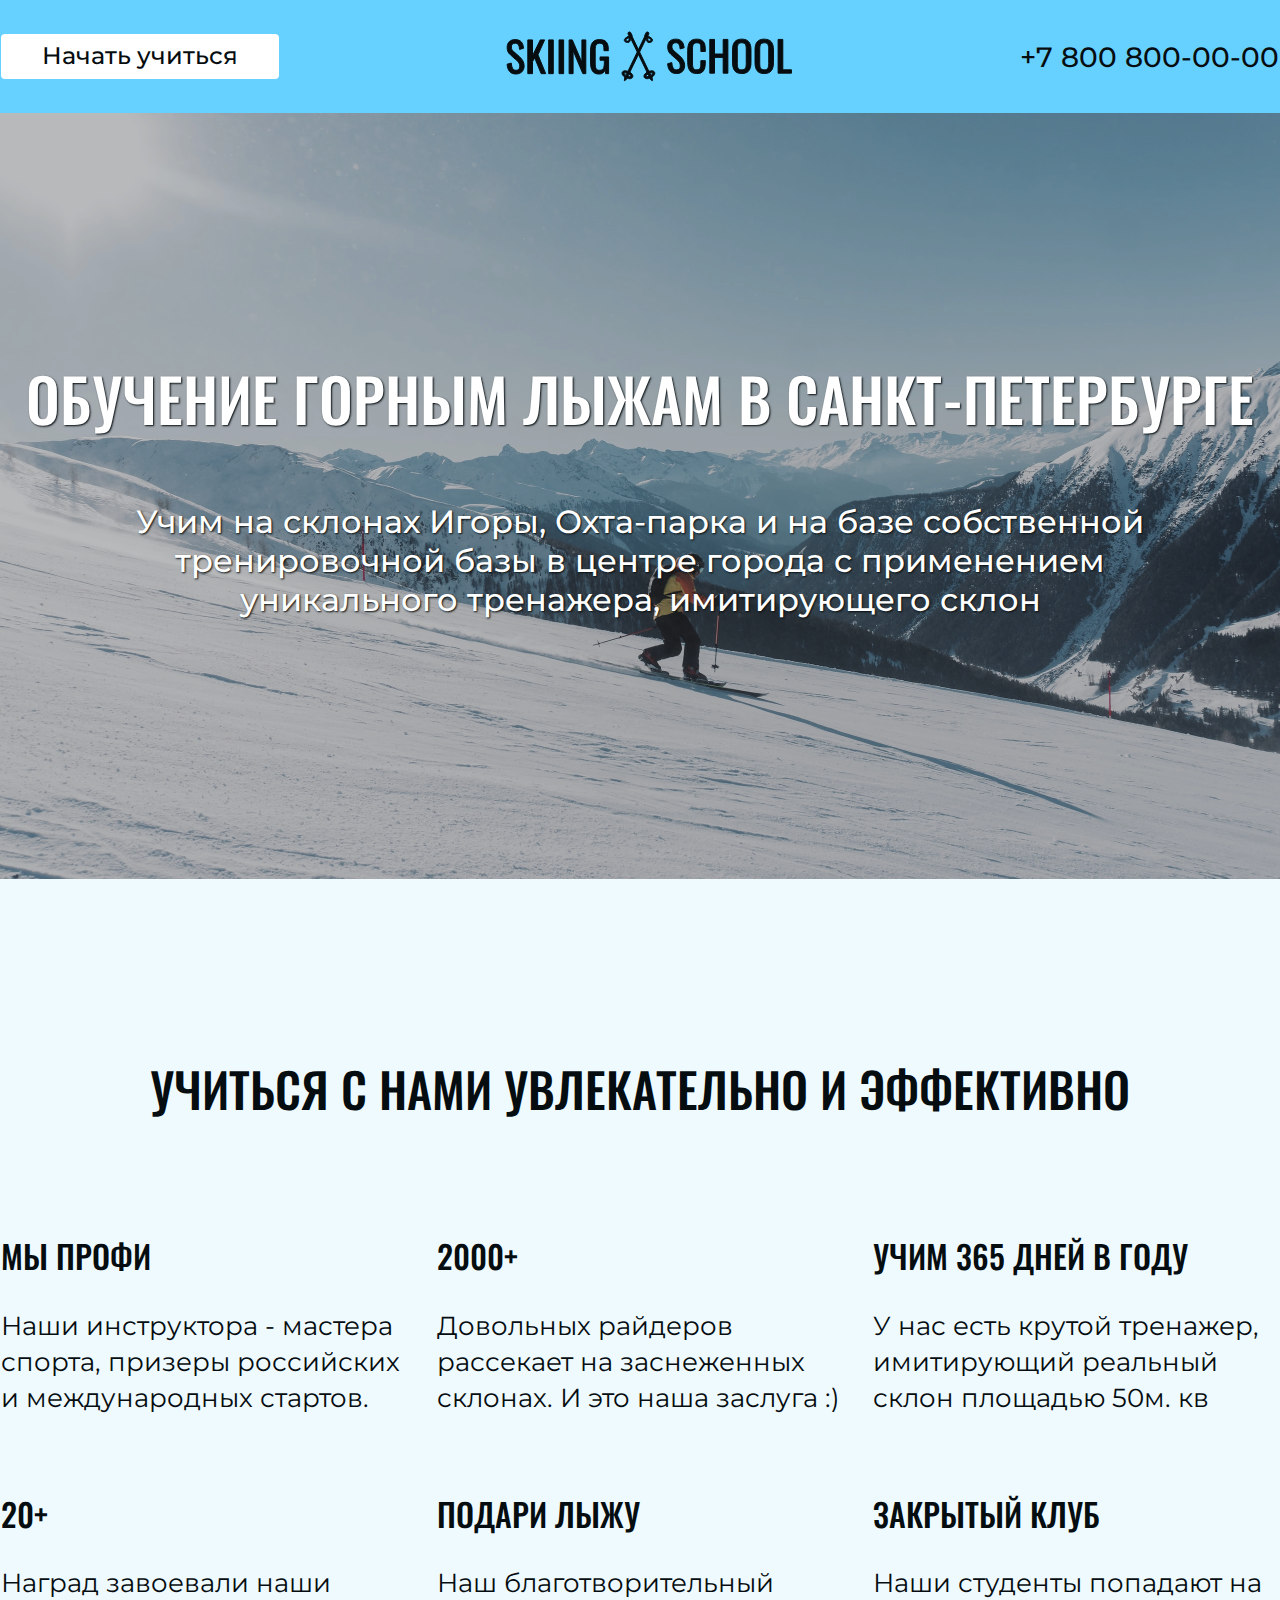
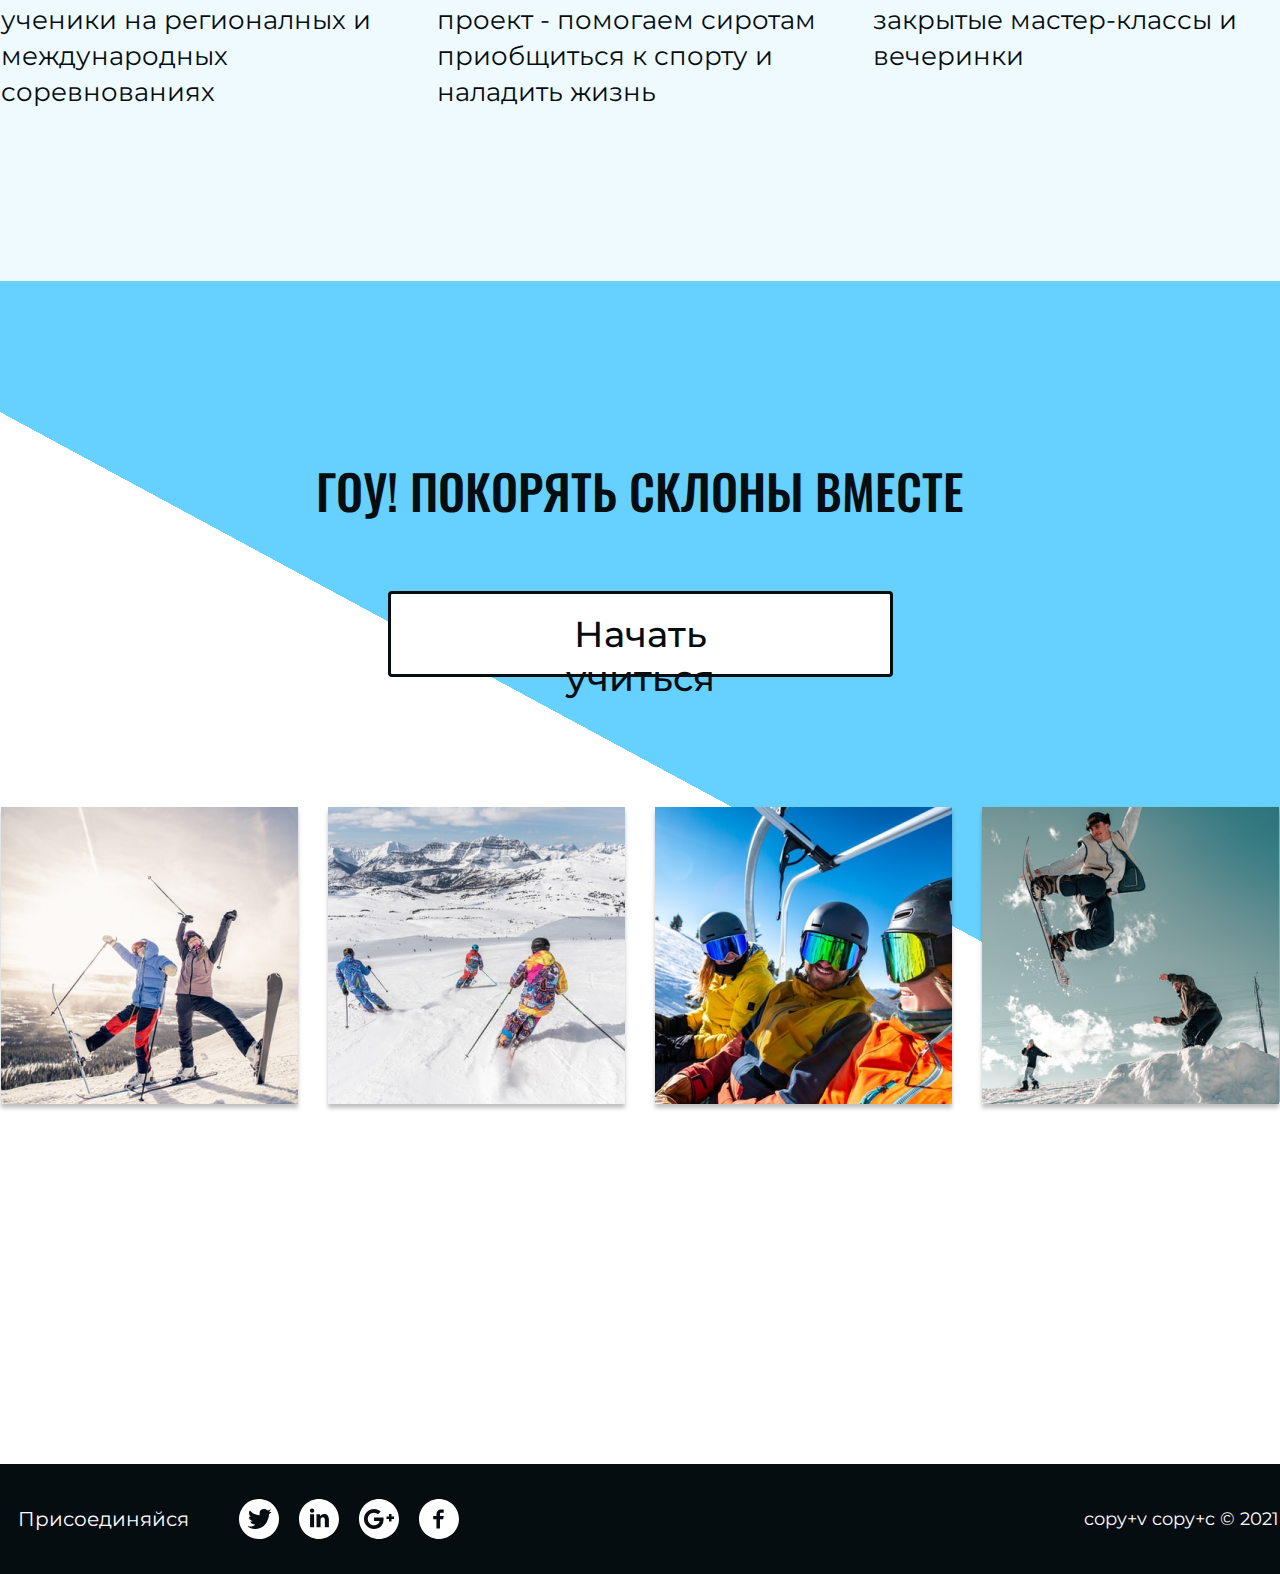
==== commit 0f6c5ac7: "Корректировка расстояния между нижними строками advantages-text и концом секции Advantages" ====
--- a/index.html
+++ b/index.html
@@ -15,12 +15,14 @@
         <a class="header-btn" href="#">Начать учиться</a>
         <p class="logo" style="background-image: url('images/logo.svg');"></p>
         <p class="phone">+7 800 800-00-00</p>
+        <!-- Заменить p на ссылку a href=tel -->
       </div>
     </div>
   </header>
 
   <main>
-    <section class="promo"> <!-- Заменить promo + в CSS (режется Адблоком) -->
+    <section class="promo">
+      <!-- Заменить promo + в CSS (режется Адблоком) -->
       <div class="promo-fade">
         <div class="container">
           <h1>ОБУЧЕНИЕ ГОРНЫМ ЛЫЖАМ В САНКТ-ПЕТЕРБУРГЕ</h1>
--- a/styles/style.css
+++ b/styles/style.css
@@ -150,6 +150,7 @@
   justify-content: space-between;
   flex-wrap: wrap;
   margin-left: -30px;
+  margin-bottom: -70px;
 }
 
 .advantages-item {
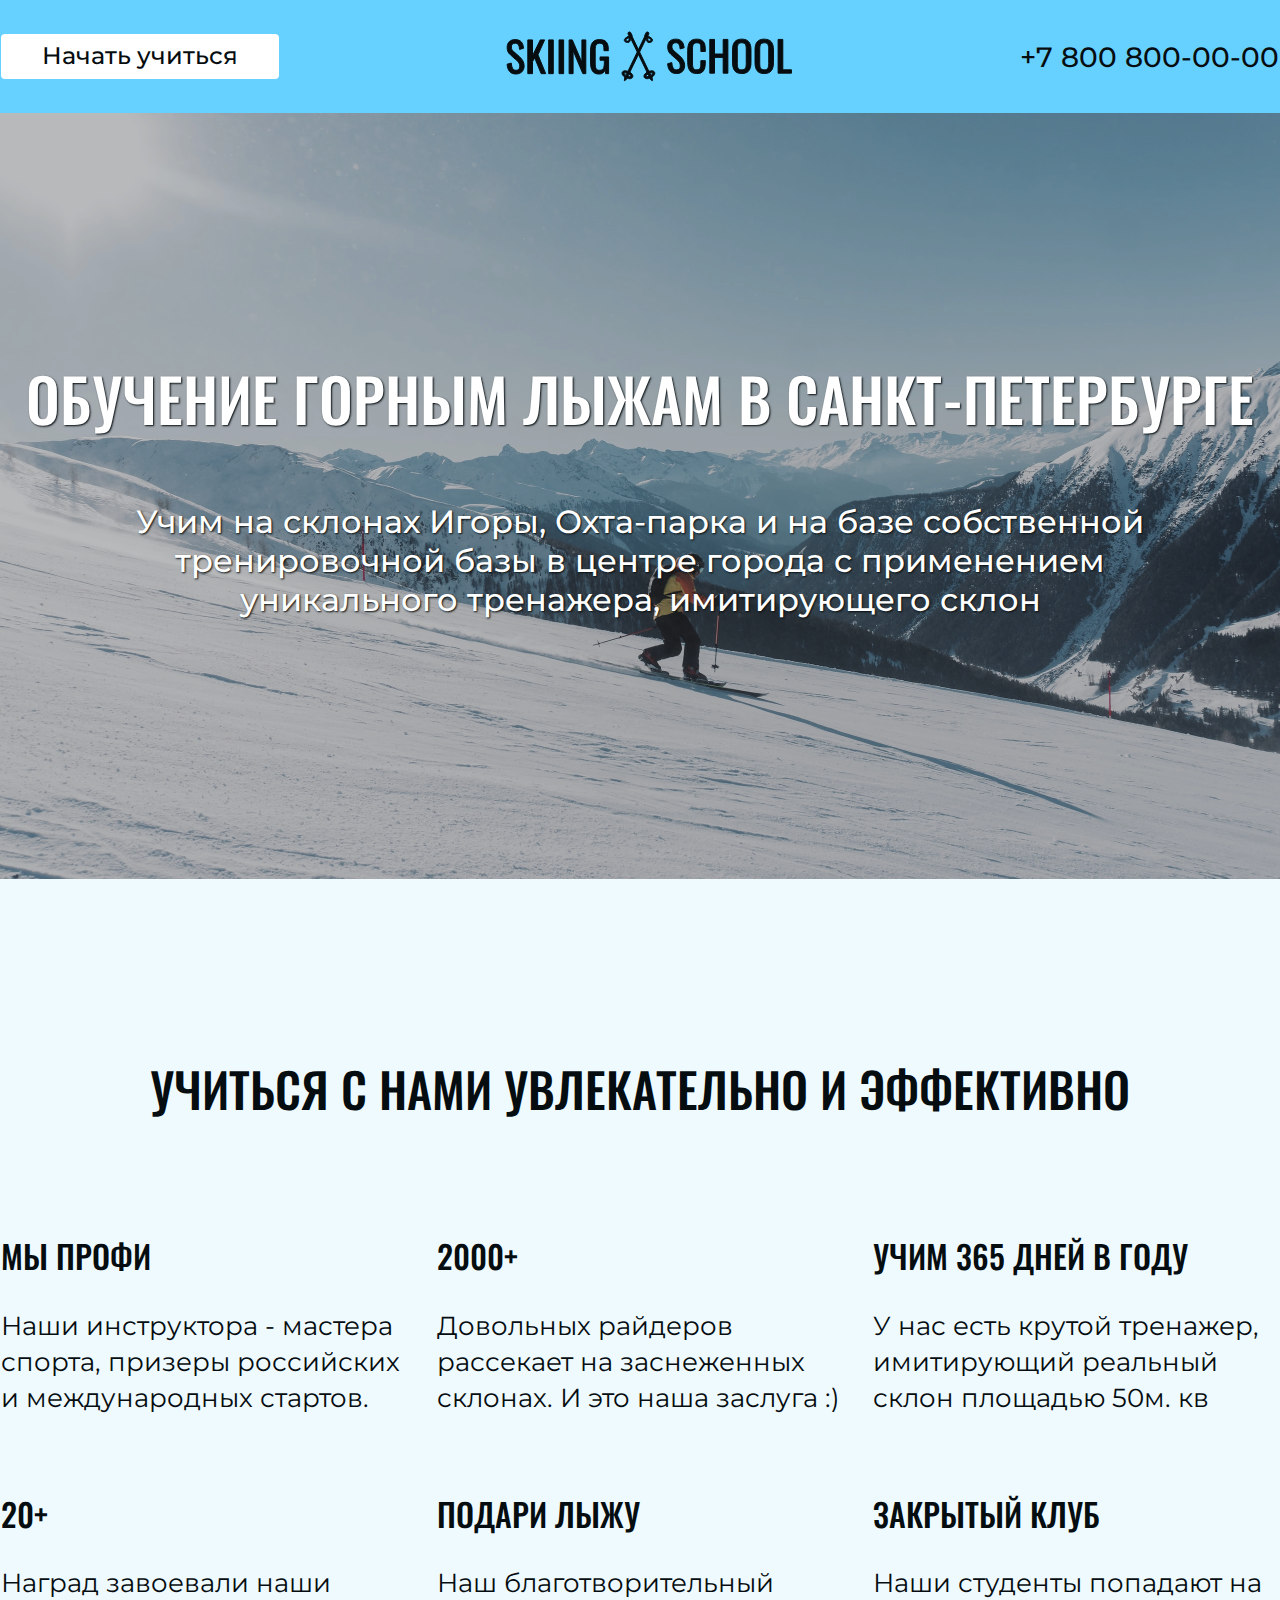
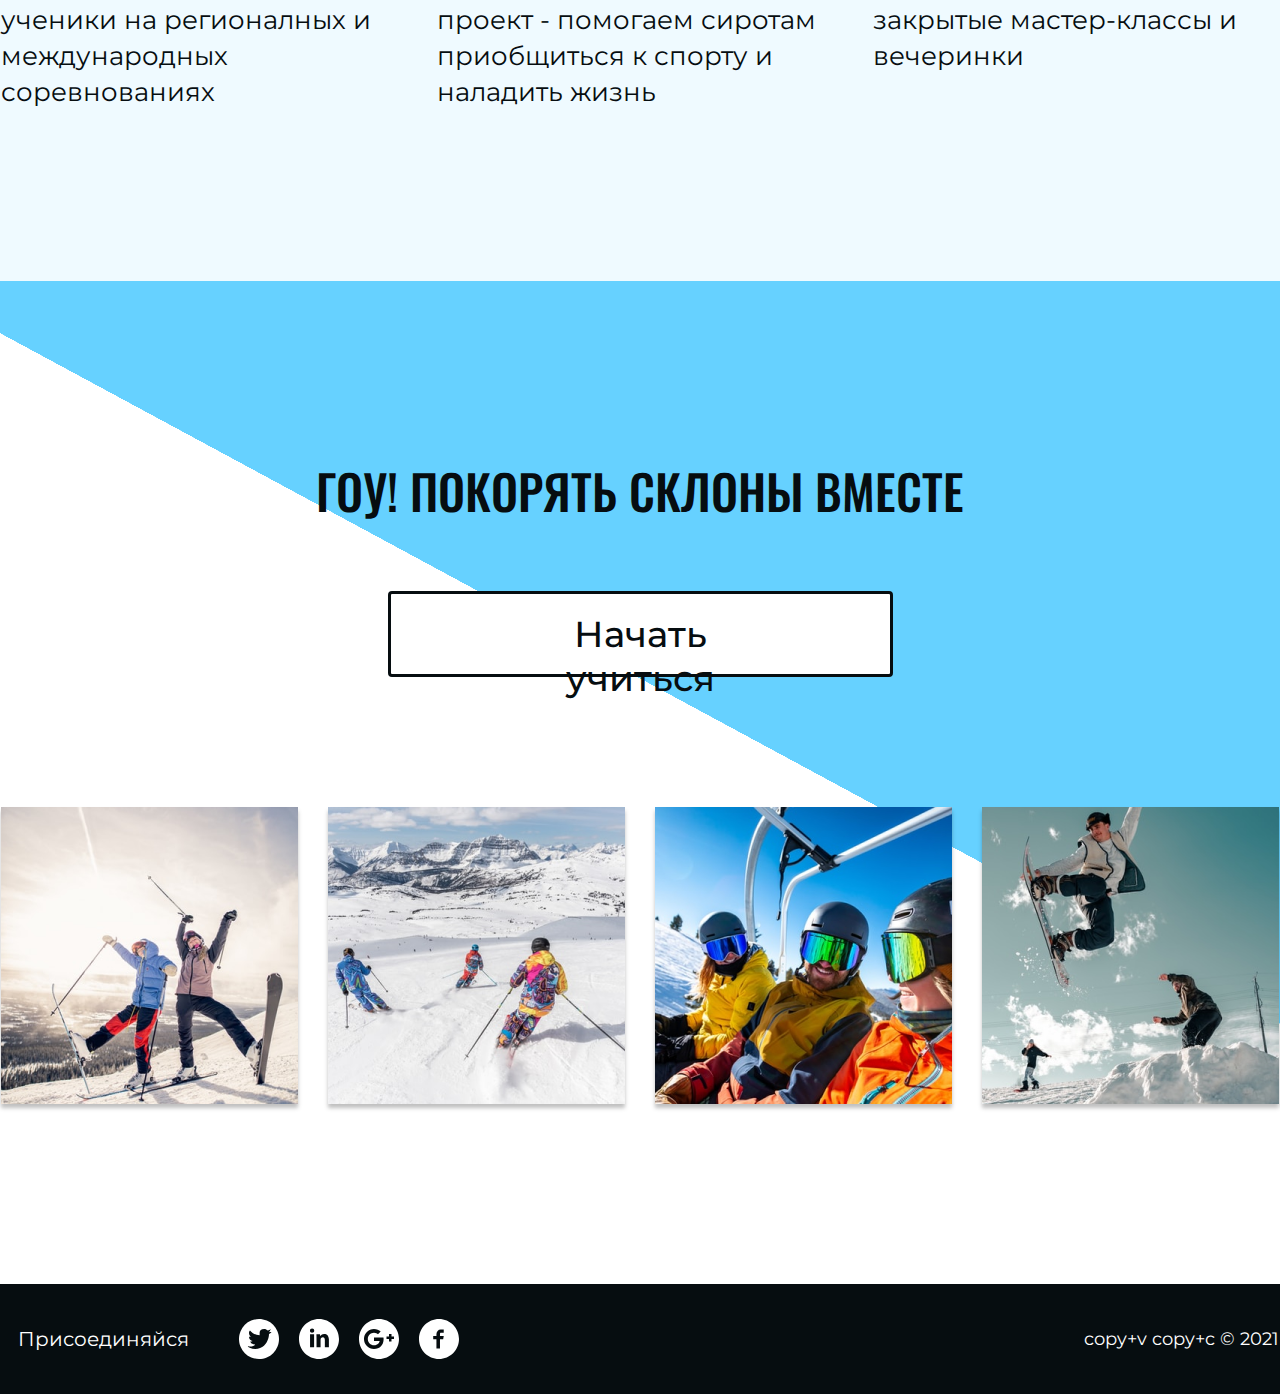
==== commit 8d17a14e: "Корректировка расстояния между нижними краями photo-lead и концом цекции Lead" ====
--- a/index.html
+++ b/index.html
@@ -21,8 +21,7 @@
   </header>
 
   <main>
-    <section class="promo">
-      <!-- Заменить promo + в CSS (режется Адблоком) -->
+    <section class="promo"> <!-- Заменить promo + в CSS (режется Адблоком) -->
       <div class="promo-fade">
         <div class="container">
           <h1>ОБУЧЕНИЕ ГОРНЫМ ЛЫЖАМ В САНКТ-ПЕТЕРБУРГЕ</h1>
@@ -68,7 +67,7 @@
 
     <section class="lead">
       <div class="lead-fade">
-        <div class="container">
+        <div class="container lead-container">
           <h2>ГОУ! ПОКОРЯТЬ СКЛОНЫ ВМЕСТЕ</h2>
           <a class="lead-btn" href="#">Начать учиться</a>
           <div class="photo-lead-wrapper">
--- a/styles/style.css
+++ b/styles/style.css
@@ -132,9 +132,9 @@
   padding: 170px 0 170px 0;
 }
 
-.advantages-container {
-  /* border-bottom: 1px solid #000; */
-}
+/* .advantages-container {
+  border-bottom: 1px solid #000;
+} */
 
 .advantages h2 {
   margin: 0 0 100px 0;
@@ -194,6 +194,10 @@
     /* opacity: .1; */
 }
 
+/* .lead-container {
+  border-top: 1px solid #000;
+} */
+
 .lead h2 {
   margin-top: 0;
   margin-bottom: 60px;
@@ -226,7 +230,7 @@
 .photo-lead-wrapper {
   display: flex;
   justify-content: space-between;
-  margin: 130px 0 180px -30px;
+  margin: 130px 0 0 -30px;
 }
 
 .photo-lead {
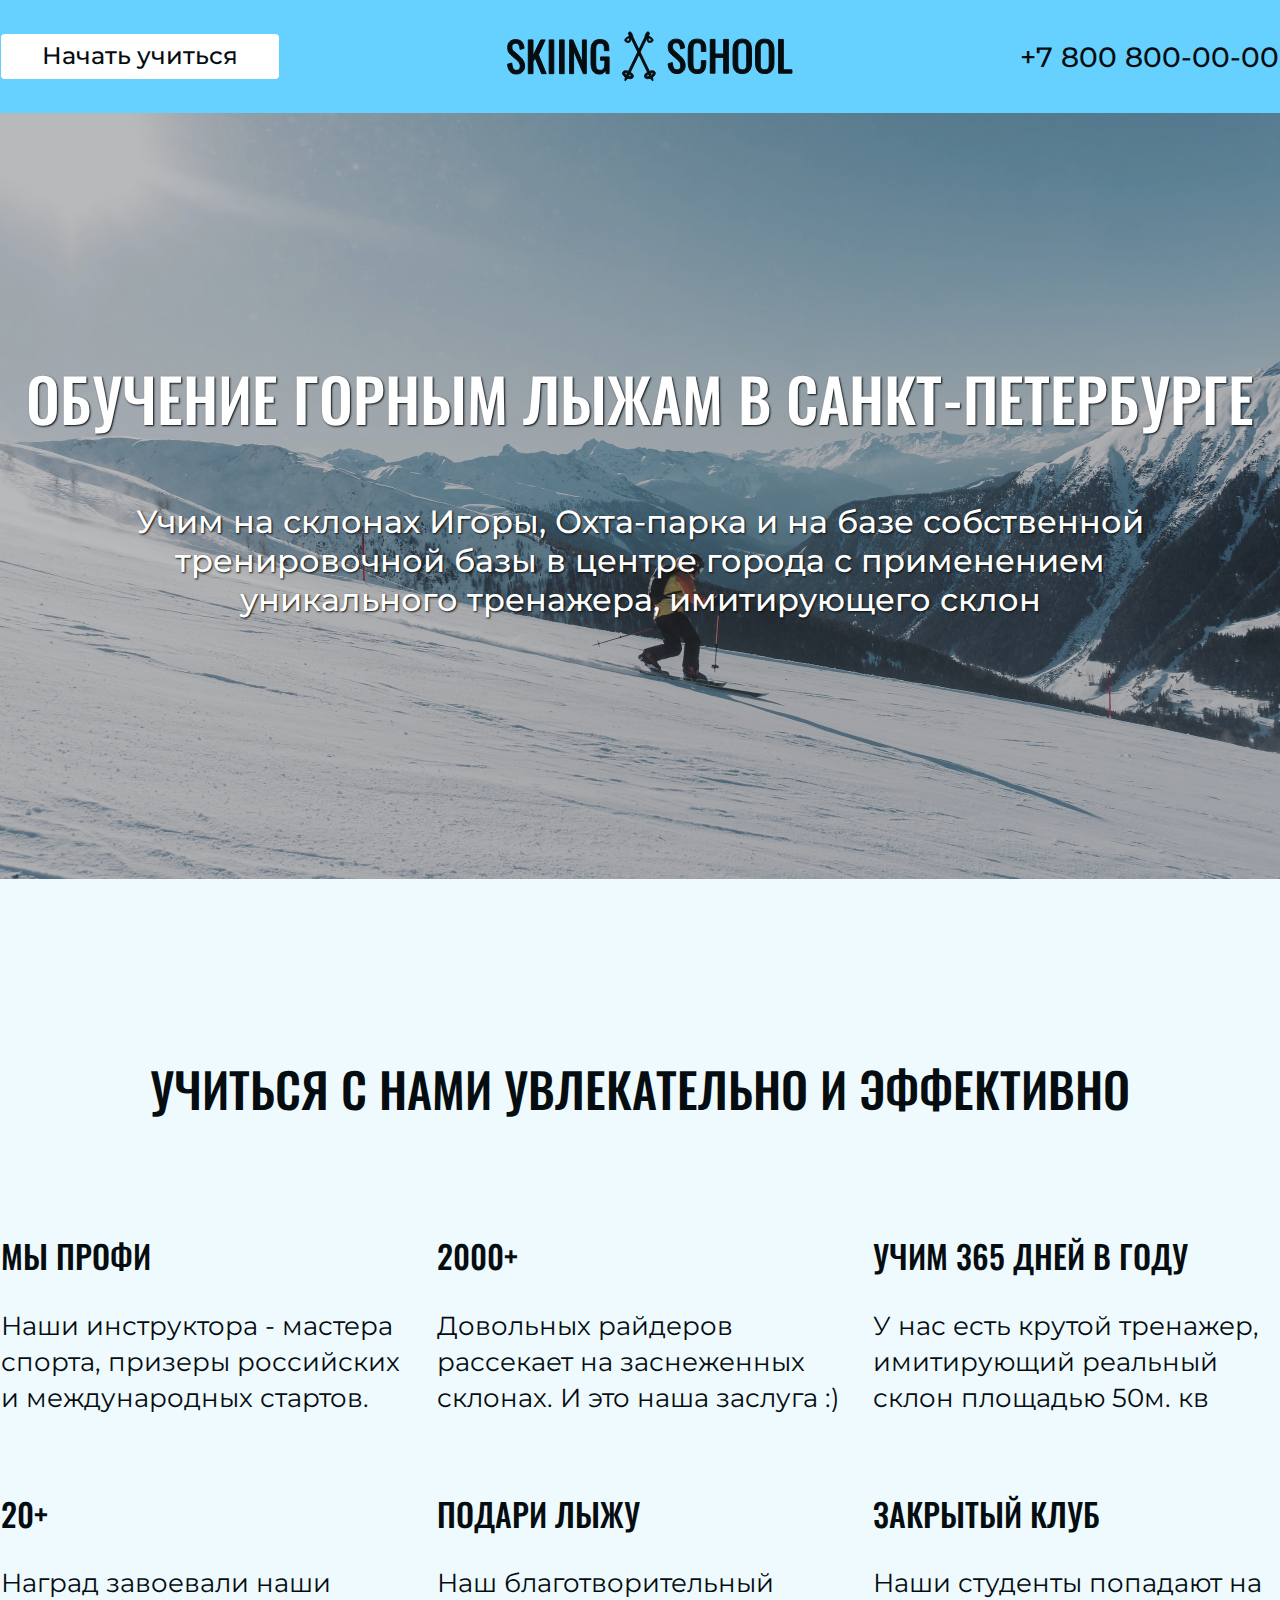
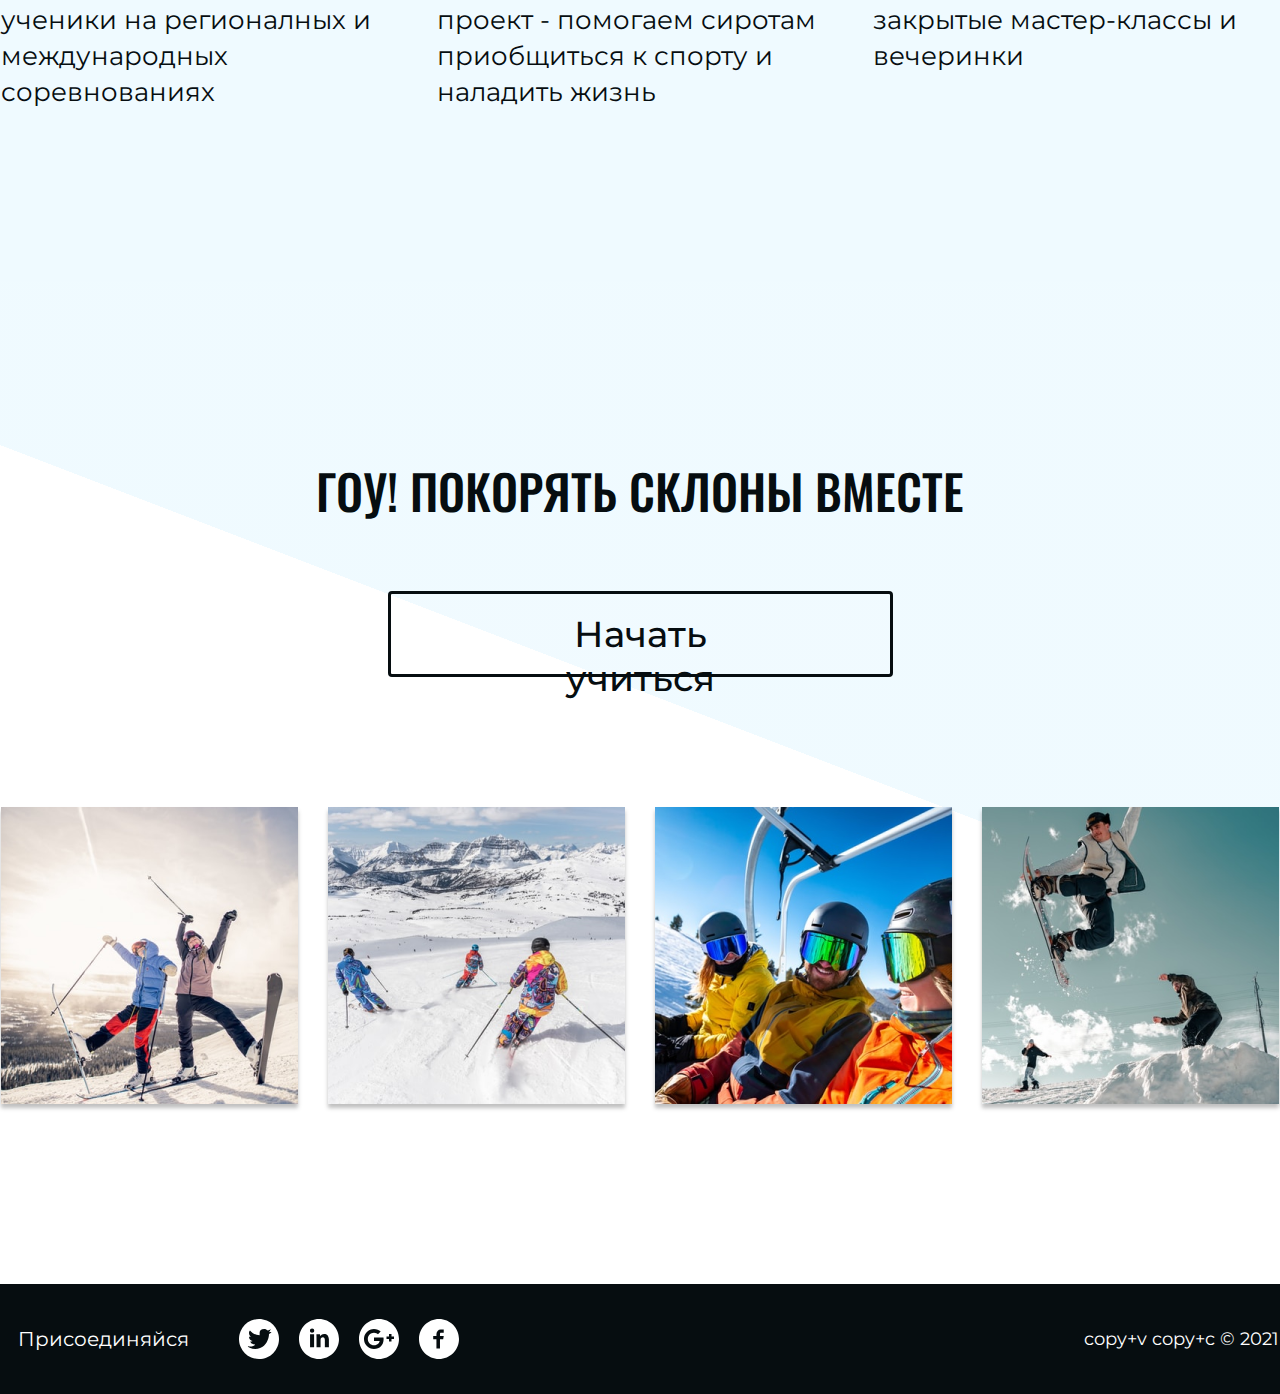
==== commit b8820bc0: "Начата корректировка проекта согласно рецензии" ====
--- a/index.html
+++ b/index.html
@@ -2,10 +2,10 @@
 <html lang="ru">
 <head>
   <meta charset="UTF-8">
-    <meta http-equiv="X-UA-Compatible" content="IE=edge">
-    <meta name="viewport" content="width=device-width, initial-scale=1.0">
-    <title>SKIING SCHOOL - Обучение горным лыжам в Санкт-Петербурге</title>
-    <link rel="stylesheet" href="styles/style.css">
+  <meta http-equiv="X-UA-Compatible" content="IE=edge">
+  <meta name="viewport" content="width=device-width, initial-scale=1.0">
+  <title>SKIING SCHOOL - Обучение горным лыжам в Санкт-Петербурге</title>
+  <link rel="stylesheet" href="styles/style.css">
 </head>
 
 <body>
@@ -13,9 +13,8 @@
     <div class="container">
       <div class="header-wrapper">
         <a class="header-btn" href="#">Начать учиться</a>
-        <p class="logo" style="background-image: url('images/logo.svg');"></p>
-        <p class="phone">+7 800 800-00-00</p>
-        <!-- Заменить p на ссылку a href=tel -->
+        <img class="logo" src="images/logo.svg" alt="Логотип школы SKII SCHOOL"></img>
+        <a class="phone" href="tel:+78008000000">+7 800 800-00-00</a>
       </div>
     </div>
   </header>
@@ -24,42 +23,40 @@
     <section class="promo"> <!-- Заменить promo + в CSS (режется Адблоком) -->
       <div class="promo-fade">
         <div class="container">
-          <h1>ОБУЧЕНИЕ ГОРНЫМ ЛЫЖАМ В САНКТ-ПЕТЕРБУРГЕ</h1>
-          <p>Учим на склонах Игоры, Охта-парка и на базе собственной
+          <h1 class="promo-title">Обучение горным лыжам в санкт-петербурге</h1>
+          <p class="promo-tagline">Учим на склонах Игоры, Охта-парка и на базе собственной
             тренировочной базы в центре города с применением <br>уникального тренажера, имитирующего склон</p>
         </div>
       </div>
     </section>
 
     <section class="advantages">
-      <div class="advantages-fade">
-        <div class="container advantages-container">
-          <h2>Учиться с нами увлекательно и эффективно</h2>
-          <div class="advantages-wrapper">
-            <div class="advantages-item">
-              <strong class="advantages-title">МЫ ПРОФИ</strong>
-              <p class="advantages-text">Наши инструктора - мастера спорта, призеры российских и международных стартов.</p>
-            </div>
-            <div class="advantages-item">
-              <strong class="advantages-title">2000+</strong>
-              <p class="advantages-text">Довольных райдеров рассекает на заснеженных склонах. И это наша заслуга :)</p>
-            </div>
-            <div class="advantages-item">
-              <strong class="advantages-title">Учим 365 дней в году</strong>
-                <p class="advantages-text">У нас есть крутой тренажер, имитирующий реальный склон площадью 50м. кв</p>
-            </div>
-            <div class="advantages-item">
-              <strong class="advantages-title">20+</strong>
-              <p class="advantages-text">Наград завоевали наши ученики на регионалных и международных соревнованиях</p>
-            </div>
-            <div class="advantages-item">
-              <strong class="advantages-title">ПОДАРИ ЛЫЖУ</strong>
-              <p class="advantages-text">Наш благотворительный проект - помогаем сиротам приобщиться к спорту и наладить жизнь</p>
-            </div>
-            <div class="advantages-item">
-              <strong class="advantages-title">ЗАКРЫТЫЙ КЛУБ</strong>
-              <p class="advantages-text">Наши студенты попадают на закрытые мастер-классы и вечеринки</p>
-            </div>
+      <div class="container advantages-container">
+        <h2 class="advantages-title">Учиться с нами увлекательно и эффективно</h2>
+        <div class="advantages-wrapper">
+          <div class="advantages-item">
+            <strong class="advantages-item-title">Мы профи</strong>
+            <p class="advantages-text">Наши инструктора - мастера спорта, призеры российских и международных стартов.</p>
+          </div>
+          <div class="advantages-item">
+            <strong class="advantages-item-title">2000+</strong>
+            <p class="advantages-text">Довольных райдеров рассекает на заснеженных склонах. И это наша заслуга :)</p>
+          </div>
+          <div class="advantages-item">
+            <strong class="advantages-item-title">Учим 365 дней в году</strong>
+            <p class="advantages-text">У нас есть крутой тренажер, имитирующий реальный склон площадью 50м. кв</p>
+          </div>
+          <div class="advantages-item">
+            <strong class="advantages-item-title">20+</strong>
+            <p class="advantages-text">Наград завоевали наши ученики на регионалных и международных соревнованиях</p>
+          </div>
+          <div class="advantages-item">
+            <strong class="advantages-item-title">Подари лыжу</strong>
+            <p class="advantages-text">Наш благотворительный проект - помогаем сиротам приобщиться к спорту и наладить жизнь</p>
+          </div>
+          <div class="advantages-item">
+            <strong class="advantages-item-title">Закрытый клуб</strong>
+            <p class="advantages-text">Наши студенты попадают на закрытые мастер-классы и вечеринки</p>
           </div>
         </div>
       </div>
@@ -68,7 +65,7 @@
     <section class="lead">
       <div class="lead-fade">
         <div class="container lead-container">
-          <h2>ГОУ! ПОКОРЯТЬ СКЛОНЫ ВМЕСТЕ</h2>
+          <h2 class="lead-title">Гоу! Покорять склоны вместе</h2>
           <a class="lead-btn" href="#">Начать учиться</a>
           <div class="photo-lead-wrapper">
             <img class="photo-lead" src="images/photo-lead(1).png" alt="Два человека в горнолыжном снаряжении позируют на горнолыжной трассе">
--- a/styles/style.css
+++ b/styles/style.css
@@ -83,9 +83,13 @@
 
 .phone {
   margin: 0;
+  color: #060D10;
+  font-family: 'Montserrat';
+  font-style: normal;
   font-weight: 500;
   font-size: 28px;
   line-height: 34px;
+  text-decoration: none;
 }
 
 /* Promo */
@@ -96,6 +100,7 @@
   background-image: url('../images/promo.png');
   background-repeat: no-repeat;
   background-position: center;
+  background-size: cover;
 }
 
 .promo-fade {
@@ -103,7 +108,7 @@
   background-color: rgba(6, 13, 16, 0.25);
 }
 
-.promo h1 {
+.promo-title {
   margin: 0 0 60px 0;
   font-family: 'Oswald', sans-serif;
   font-weight: 500;
@@ -113,7 +118,7 @@
   text-align: center;
 }
 
-.promo p {
+.promo-tagline {
   margin: 0;
   font-weight: 500;
   font-size: 32px;
@@ -126,9 +131,6 @@
   margin: 0;
   font-family: 'Oswald', sans-serif;
   background-color: rgb(102, 209, 255, .1);
-}
-
-.advantages-fade {
   padding: 170px 0 170px 0;
 }
 
@@ -136,7 +138,7 @@
   border-bottom: 1px solid #000;
 } */
 
-.advantages h2 {
+.advantages-title {
   margin: 0 0 100px 0;
   font-size: 48px;
   line-height: 167%;
@@ -159,7 +161,7 @@
   max-width: 406px;
 }
 
-.advantages-title {
+.advantages-item-title {
   font-size: 32px;
   line-height: 167%;
   font-weight: 500;
@@ -178,27 +180,21 @@
 /* Lead */
 
 .lead {
-  /* background-color: #fff;
-  background-position: center;
-  background-size: cover;
-  background: linear-gradient(208.35deg, #66D1FF 43.85%, rgba(196, 196, 196, 0) 43.86%); */
-}
-
+  background-color: rgb(255, 255, 255);
+}
 
 .lead-fade {
   padding: 170px 0 180px 0;
-  background-color: #fff;
-  background-position: center;
-  background-size: cover;
-  background: linear-gradient(208.35deg, #66D1FF 43.85%, rgba(196, 196, 196, 0) 43.86%);
-    /* opacity: .1; */
+  background-color: rgb(255, 255, 255);
+  background: linear-gradient(201deg, rgb(102, 209, 255, .1) 43.85%, rgba(196, 196, 196, 0) 43.86%);
+/* В макете 208deg */
 }
 
 /* .lead-container {
   border-top: 1px solid #000;
 } */
 
-.lead h2 {
+.lead-title {
   margin-top: 0;
   margin-bottom: 60px;
   font-family: 'Oswald', sans-serif;
@@ -224,7 +220,8 @@
   color: #060D10;
   border: 3px solid #060D10;
   border-radius: 4px;
-  background-color: #FFFFFF;
+  background-color: rgb(255, 255, 255, .1);
+
 }
 
 .photo-lead-wrapper {
@@ -274,7 +271,6 @@
   line-height: 22px;
   text-align: right;
   mix-blend-mode: normal;
-
 }
 
 .social {
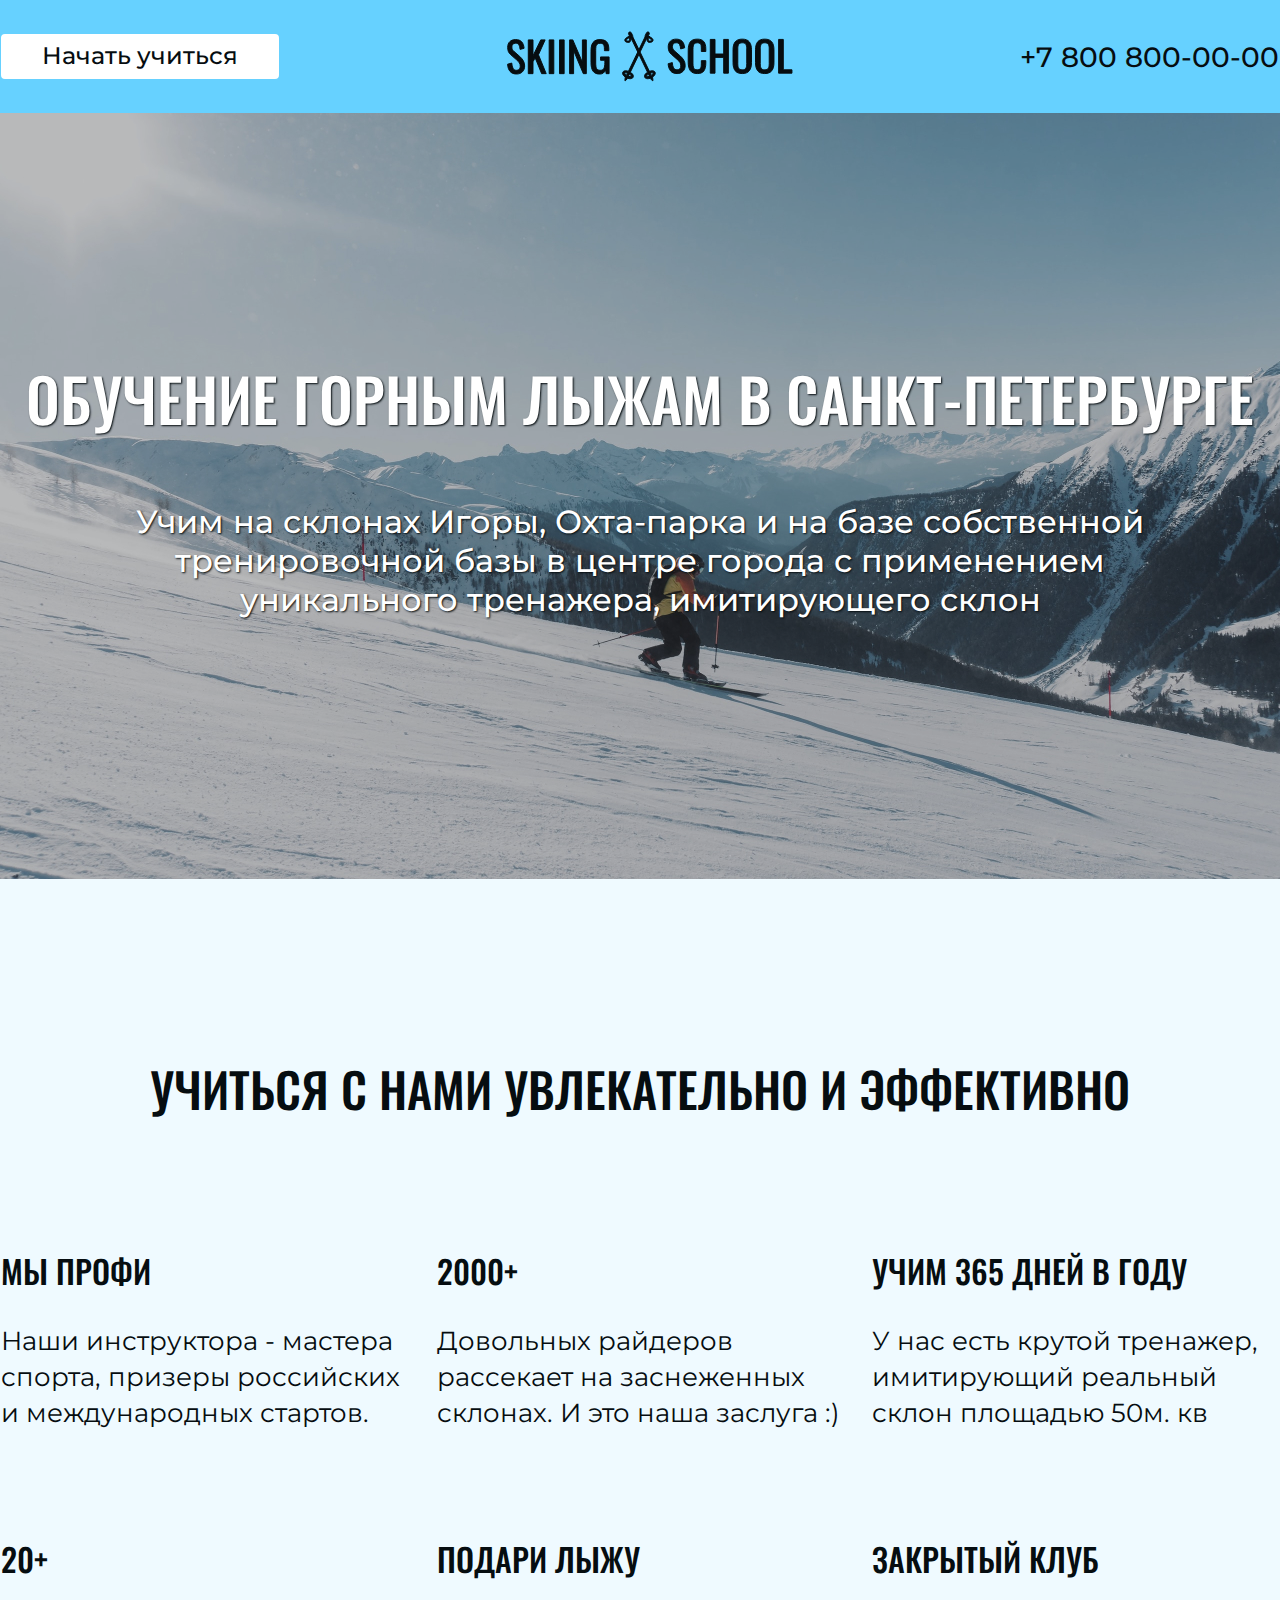
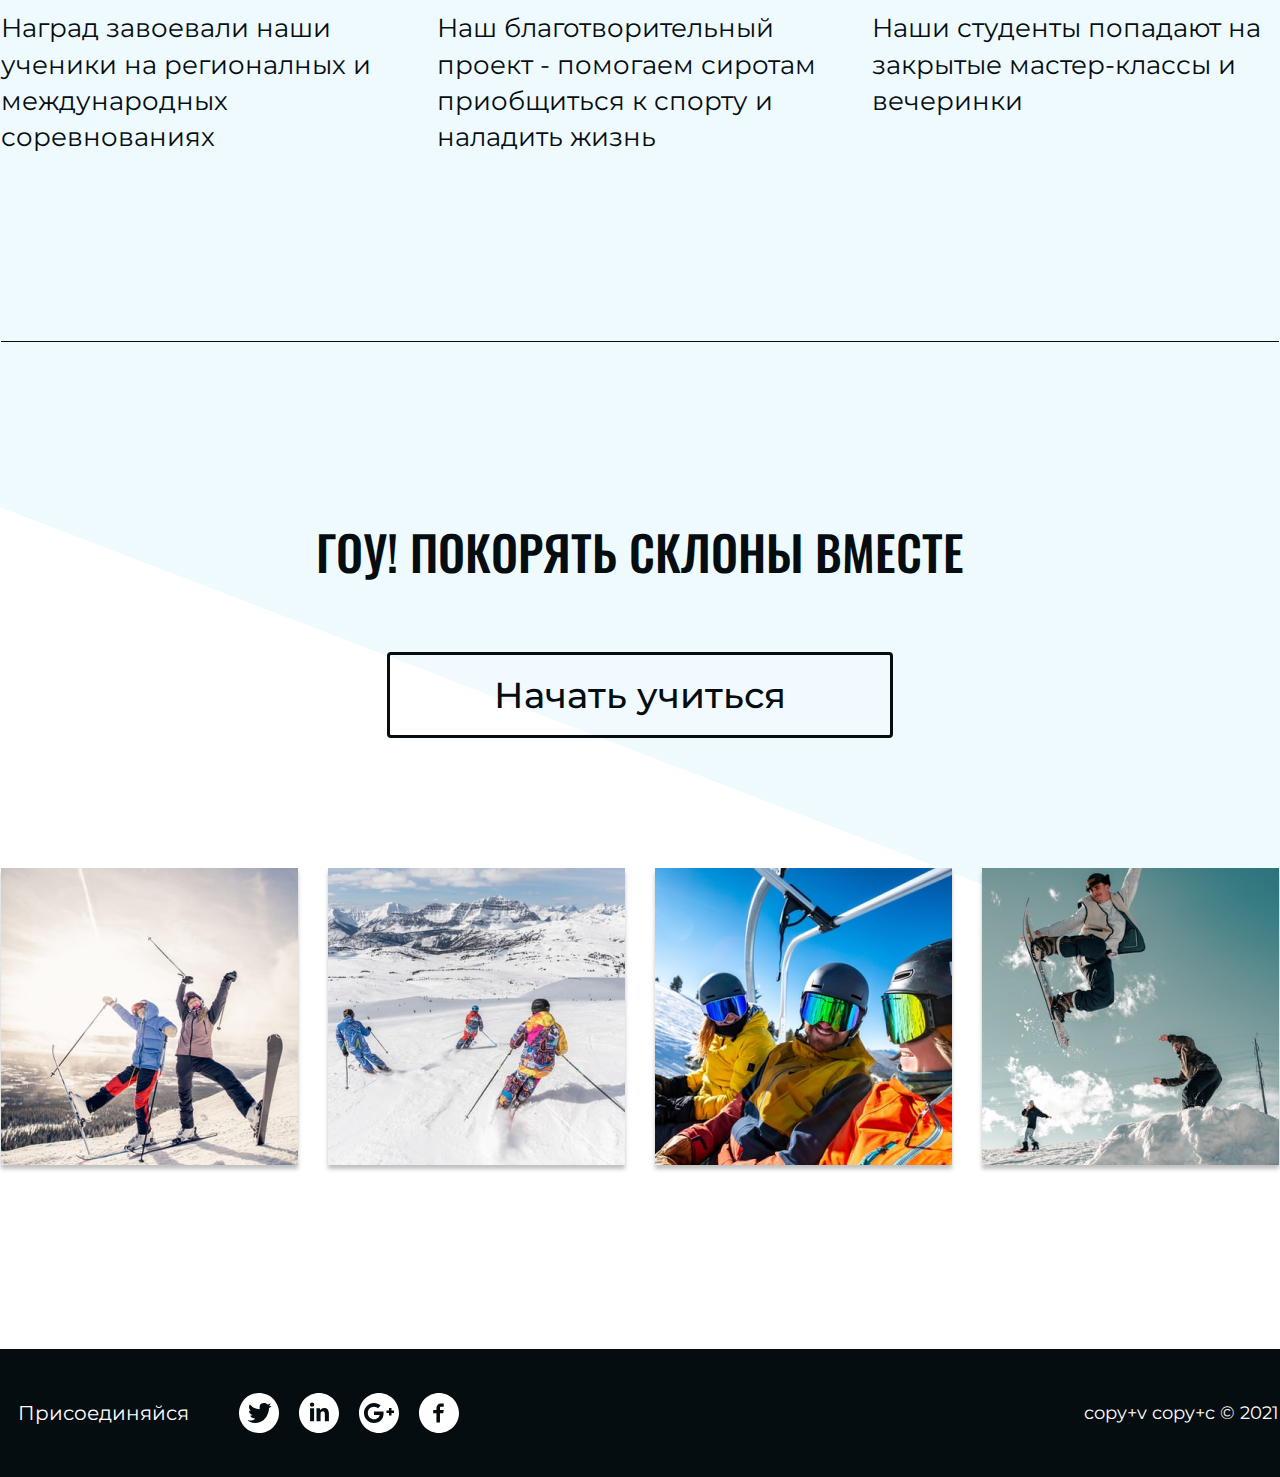
==== commit 923f8bbd: "Выполнены все корректировки согласно рецензии. Проект закончен" ====
--- a/index.html
+++ b/index.html
@@ -20,7 +20,7 @@
   </header>
 
   <main>
-    <section class="promo"> <!-- Заменить promo + в CSS (режется Адблоком) -->
+    <section class="promo">
       <div class="promo-fade">
         <div class="container">
           <h1 class="promo-title">Обучение горным лыжам в санкт-петербурге</h1>
@@ -31,7 +31,7 @@
     </section>
 
     <section class="advantages">
-      <div class="container advantages-container">
+      <div class="container">
         <h2 class="advantages-title">Учиться с нами увлекательно и эффективно</h2>
         <div class="advantages-wrapper">
           <div class="advantages-item">
@@ -63,15 +63,25 @@
     </section>
 
     <section class="lead">
-      <div class="lead-fade">
-        <div class="container lead-container">
-          <h2 class="lead-title">Гоу! Покорять склоны вместе</h2>
-          <a class="lead-btn" href="#">Начать учиться</a>
-          <div class="photo-lead-wrapper">
-            <img class="photo-lead" src="images/photo-lead(1).png" alt="Два человека в горнолыжном снаряжении позируют на горнолыжной трассе">
-            <img class="photo-lead" src="images/photo-lead(2).png" alt="Три человека совершают спуск по горнолыжной трассе на фоне гор">
-            <img class="photo-lead" src="images/photo-lead(3).png" alt="Три человека в горнолыжных шлемах, очках и одежде совершают подъем в кресельном подъемнике">
-            <img class="photo-lead" src="images/photo-lead(4).png" alt="Человек в сноубордическом снаряжении совершает прыжок на трассе, на фоне двух других людей">
+      <div class="container lead-container">
+        <h2 class="lead-title">Гоу! Покорять склоны вместе</h2>
+        <a class="lead-btn" href="#">Начать учиться</a>
+        <div class="photo-lead-wrapper">
+          <div class="photo-lead-box">
+            <img class="photo-lead" src="images/two-persons-on-track.jpg"
+            alt="Два человека в горнолыжном снаряжении позируют на горнолыжной трассе">
+          </div>
+          <div class="photo-lead-box">
+            <img class="photo-lead" src="images/three-persons-on-track.jpg"
+            alt="Три человека совершают спуск по горнолыжной трассе на фоне гор">
+          </div>
+          <div class="photo-lead-box">
+            <img class="photo-lead" src="images/three-persons-on-chairlift.jpg"
+            alt="Три человека в горнолыжных шлемах, очках и одежде совершают подъем в кресельном подъемнике">
+          </div>
+          <div class="photo-lead-box">
+            <img class="photo-lead" src="images/one-jumping-person-in-front-of-two-others.jpg"
+            alt="Человек в сноубордическом снаряжении совершает прыжок на трассе, на фоне двух других людей">
           </div>
         </div>
       </div>
@@ -81,27 +91,25 @@
   <footer class="footer">
     <div class="container">
       <div class="footer-wrapper">
-        <div class="footer-link-social">
-          <p class="footer-link">Присоединяйся</p> <!-- Наименование класса (btn?)-->
-          <ul class="social">
-            <li class="social-icon twit">
-              <a href="#" class="social-link" title="Мы в Twitter"
-              style="background-image: url('images/twitter-icon.svg');"></a>
-            </li>
-            <li class="social-icon">
-              <a href="#" class="social-link" title="Мы в LinkedIn"
-              style="background-image: url('images/linkedin-icon.svg');"></a>
-            </li>
-            <li class="social-icon">
-              <a href="#" class="social-link" title="Мы в Google"
+        <p class="footer-link">Присоединяйся</p>
+        <ul class="social">
+          <li class="social-icon twit">
+            <a href="#" class="social-link" title="Мы в Twitter"
+            style="background-image: url('images/twitter-icon.svg');"></a>
+          </li>
+          <li class="social-icon">
+            <a href="#" class="social-link" title="Мы в LinkedIn"
+            style="background-image: url('images/linkedin-icon.svg');"></a>
+          </li>
+          <li class="social-icon">
+            <a href="#" class="social-link" title="Мы в Google"
               style="background-image: url('images/google-icon.svg');"></a>
             </li>
             <li class="social-icon">
-              <a href="#" class="social-link" title="Мы в Facebook"
-              style="background-image: url('images/facebook-icon.svg');"></a>
-            </li>
-          </ul>
-        </div>
+            <a href="#" class="social-link" title="Мы в Facebook"
+            style="background-image: url('images/facebook-icon.svg');"></a>
+          </li>
+        </ul>
         <p class="copyrights">copy+v copy+c © 2021</p>
       </div>
     </div>
--- a/styles/style.css
+++ b/styles/style.css
@@ -1,5 +1,4 @@
 /* Fonts */
-
 @font-face {
   font-family: 'Montserrat';
   font-style: normal;
@@ -33,7 +32,7 @@
 }
 
 body {
-  margin: 0; /*Удалены внешние отступы от всего документа */
+  margin: 0;
   font-family: 'Montserrat', sans-serif;
   font-style: normal;
   color: #060D10;
@@ -43,6 +42,7 @@
   width: 1278px;
   margin: 0 auto;
 }
+
 /* Header */
 .header {
   padding: 31px 0;
@@ -60,7 +60,7 @@
   min-width: 276px;
   height: 45px;
   margin: 0;
-  padding: 5px 39px; /* значения 8 и 41 из макета не центрируют текст */
+  padding: 5px 39px;
   color: #060D10;
   font-weight: 500;
   font-size: 24px;
@@ -97,7 +97,7 @@
   color: #FFFFFF;
   text-shadow: 1px 1px 2px #060D10;
   background-color: rgba(6, 13, 16, 0.25);
-  background-image: url('../images/promo.png');
+  background-image: url('../images/promo-main-picture.jpg');
   background-repeat: no-repeat;
   background-position: center;
   background-size: cover;
@@ -149,16 +149,15 @@
 
 .advantages-wrapper {
   display: flex;
-  justify-content: space-between;
   flex-wrap: wrap;
-  margin-left: -30px;
+  margin-right: -15px;
+  margin-left: -15px;
   margin-bottom: -70px;
 }
 
 .advantages-item {
-  margin-left: 30px;
-  flex-basis: 33%;
-  max-width: 406px;
+  padding: 15px;
+  flex-basis: 33.3%;
 }
 
 .advantages-item-title {
@@ -171,28 +170,24 @@
 .advantages-text {
   margin-top: 25px;
   margin-bottom: 70px;
-  /* margin-left: 30px; */
   font-family: 'Montserrat', sans-serif;
   font-weight: 400;
   font-size: 26px;
   line-height: 140%;
 }
+
 /* Lead */
-
 .lead {
-  background-color: rgb(255, 255, 255);
-}
-
-.lead-fade {
-  padding: 170px 0 180px 0;
+  padding: 0 0 180px 0;
+  text-align: center;
   background-color: rgb(255, 255, 255);
   background: linear-gradient(201deg, rgb(102, 209, 255, .1) 43.85%, rgba(196, 196, 196, 0) 43.86%);
-/* В макете 208deg */
-}
-
-/* .lead-container {
-  border-top: 1px solid #000;
-} */
+}
+
+.lead-container {
+  padding-top: 170px;
+  border-top: 1px solid rgba(6, 13, 16, 1);
+}
 
 .lead-title {
   margin-top: 0;
@@ -206,12 +201,10 @@
 }
 
 .lead-btn {
-  display: block;
-  width: 505px;
-  height: 86px;
+  display: inline-block;
+  min-width: 505px;
   margin: auto;
   padding: 18px 104px 18px 104px;
-  /* В макете 20 107 22 108 */
   font-weight: 500;
   font-size: 36px;
   line-height: 44px;
@@ -221,21 +214,23 @@
   border: 3px solid #060D10;
   border-radius: 4px;
   background-color: rgb(255, 255, 255, .1);
-
 }
 
 .photo-lead-wrapper {
   display: flex;
-  justify-content: space-between;
-  margin: 130px 0 0 -30px;
+  margin: 130px -15px 0 -15px;
+}
+
+.photo-lead-box {
+  flex-basis: 25%;
+  padding: 0 15px 0 15px;
 }
 
 .photo-lead {
-  width: 297px;
-  height: 297px;
-  margin-left: 30px;
+  width: 100%;
   background-color: #C4C4C4;
   box-shadow: 0px 4px 4px rgba(0, 0, 0, 0.25);
+  object-fit: cover;
 }
 
 /* Footer */
@@ -248,7 +243,6 @@
 .footer-wrapper {
   display: flex;
   align-items: center;
-  justify-content: space-between;
 }
 
 .footer-link-social {
@@ -266,7 +260,7 @@
 }
 
 .copyrights {
-  margin: 0;
+  margin-left: auto;
   font-size: 18px;
   line-height: 22px;
   text-align: right;
